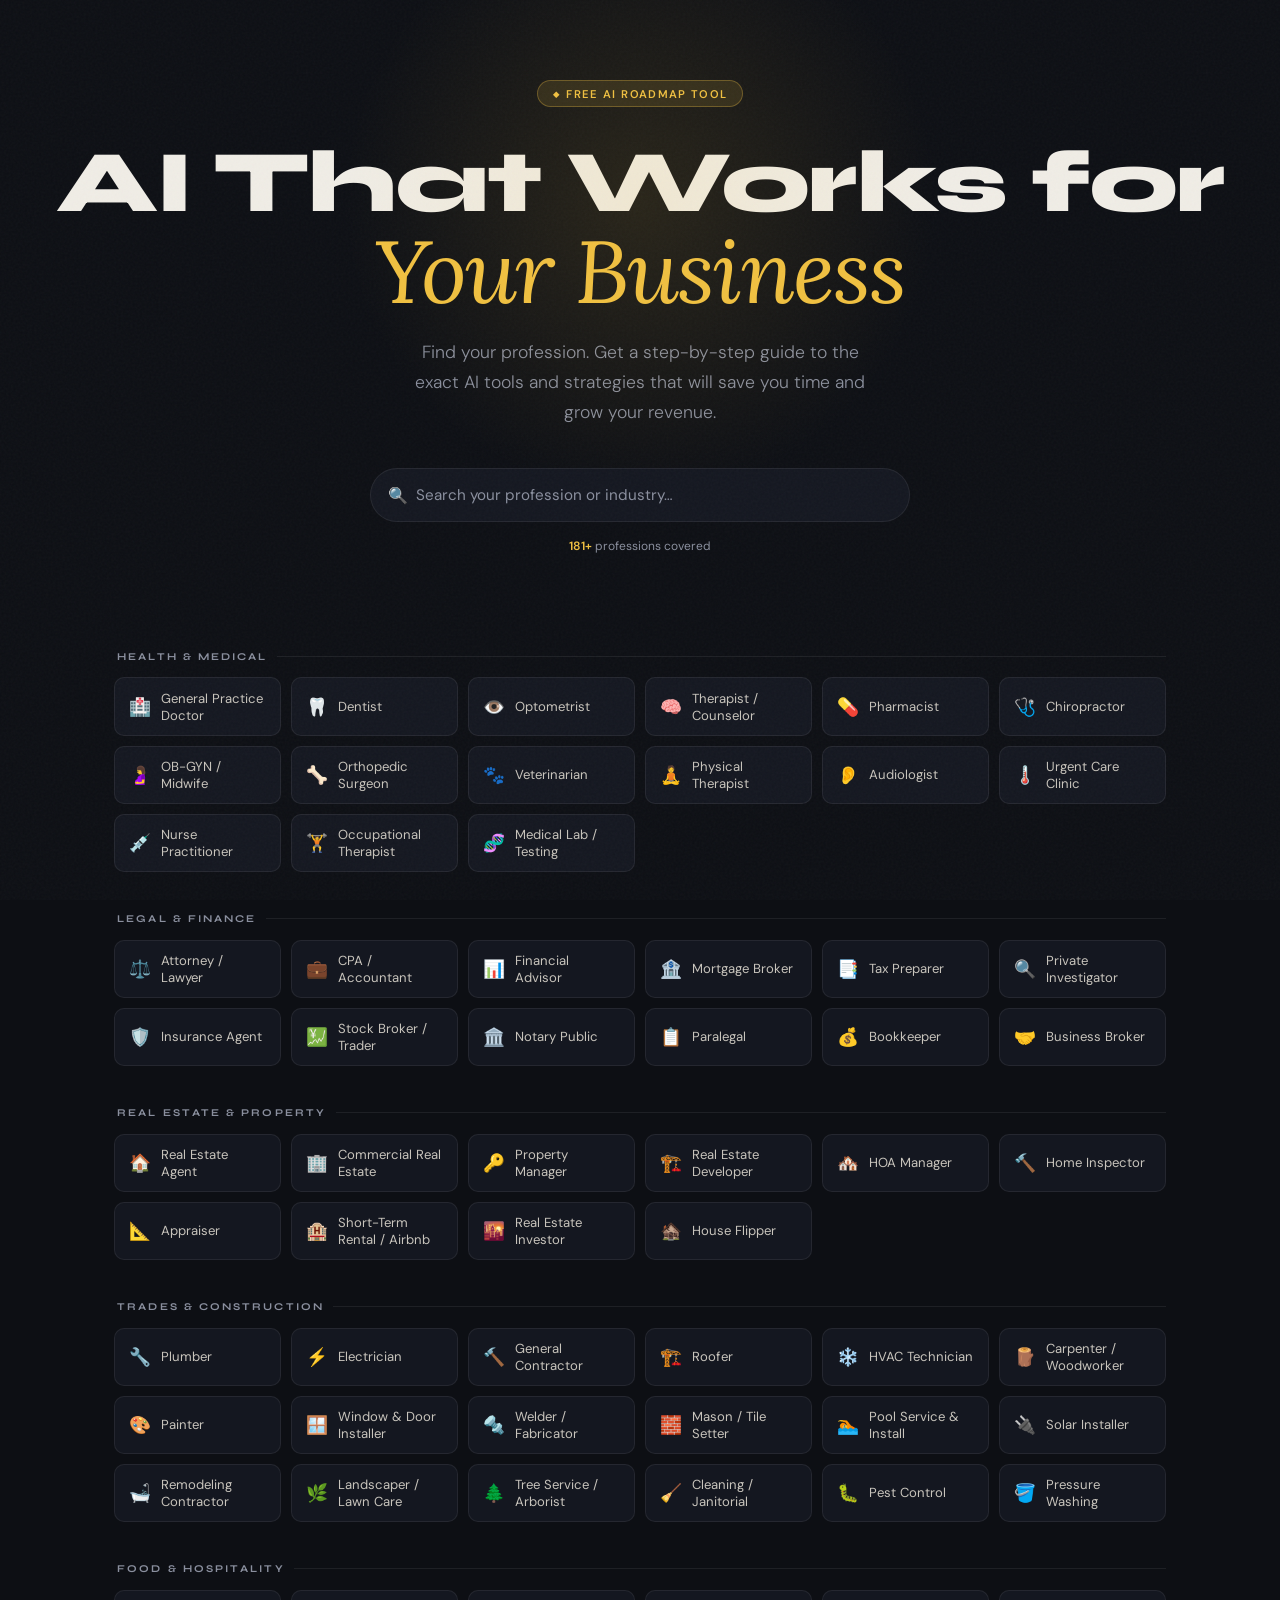
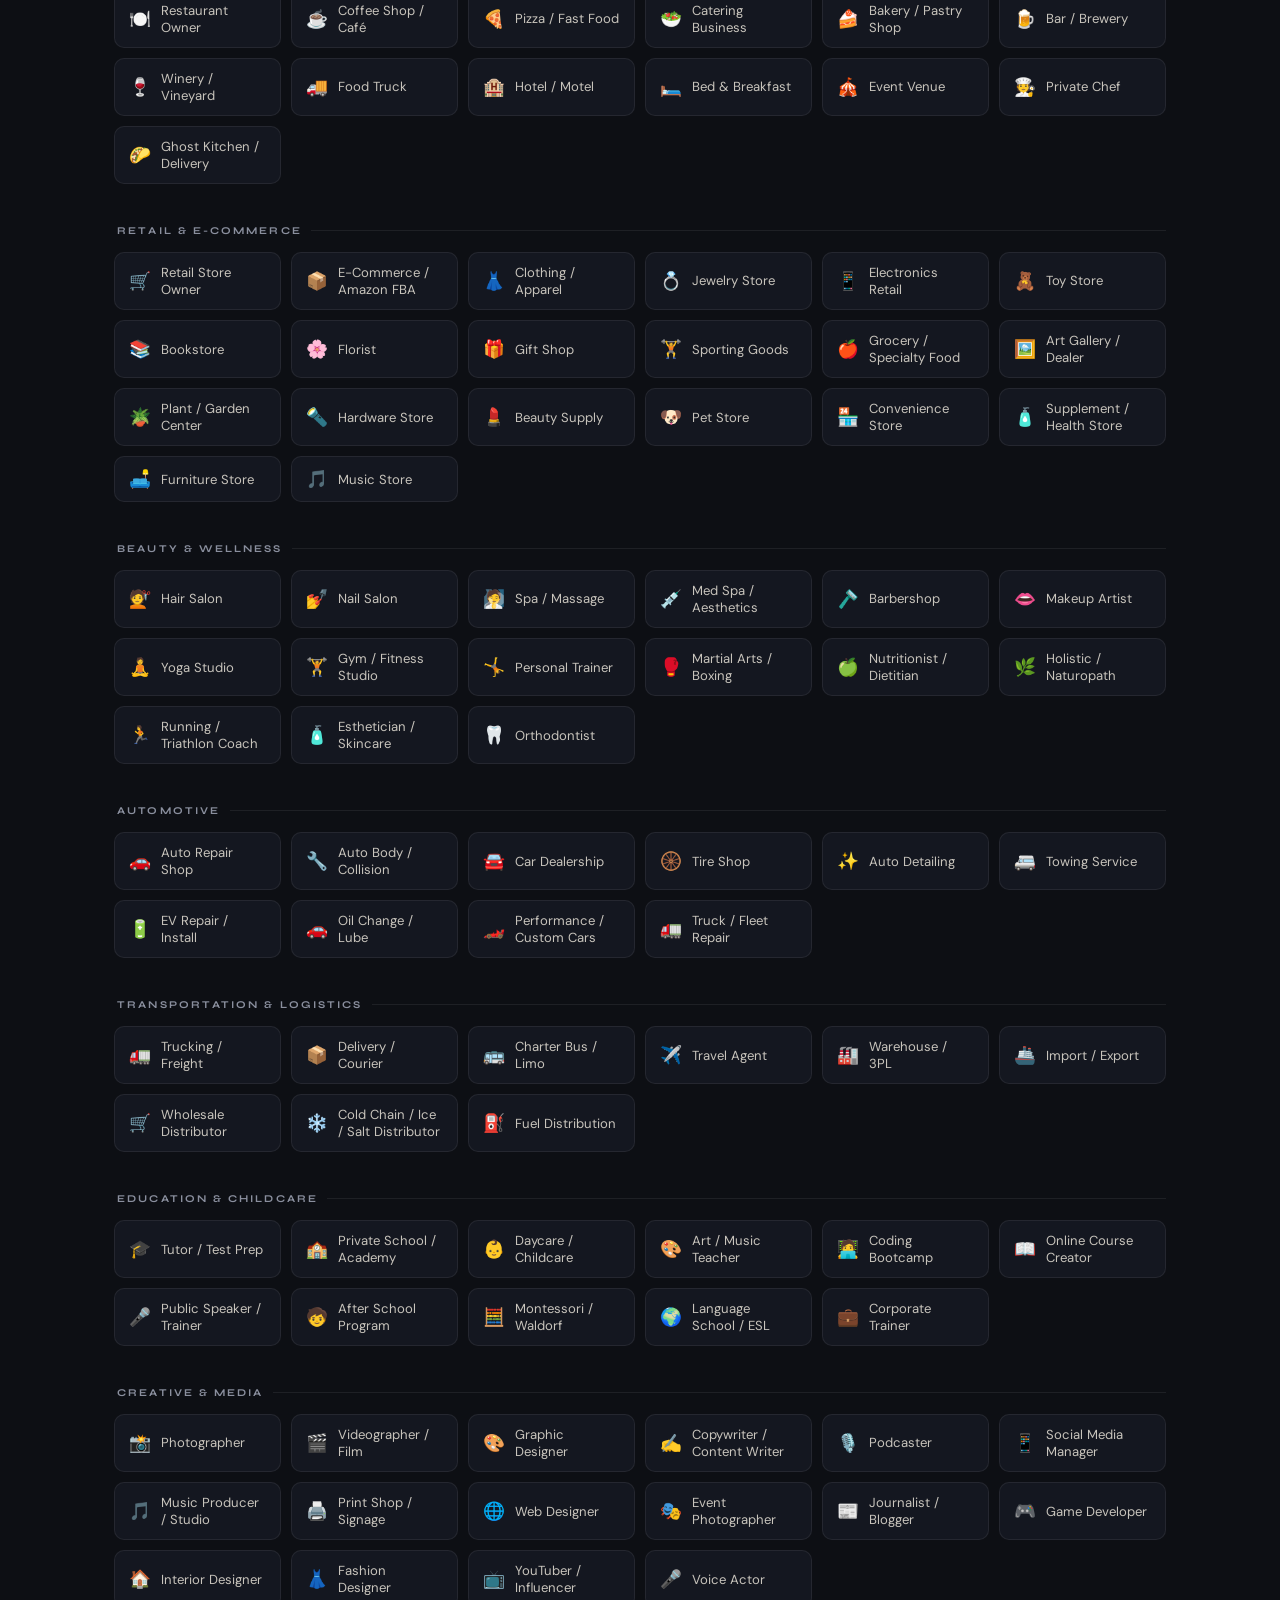
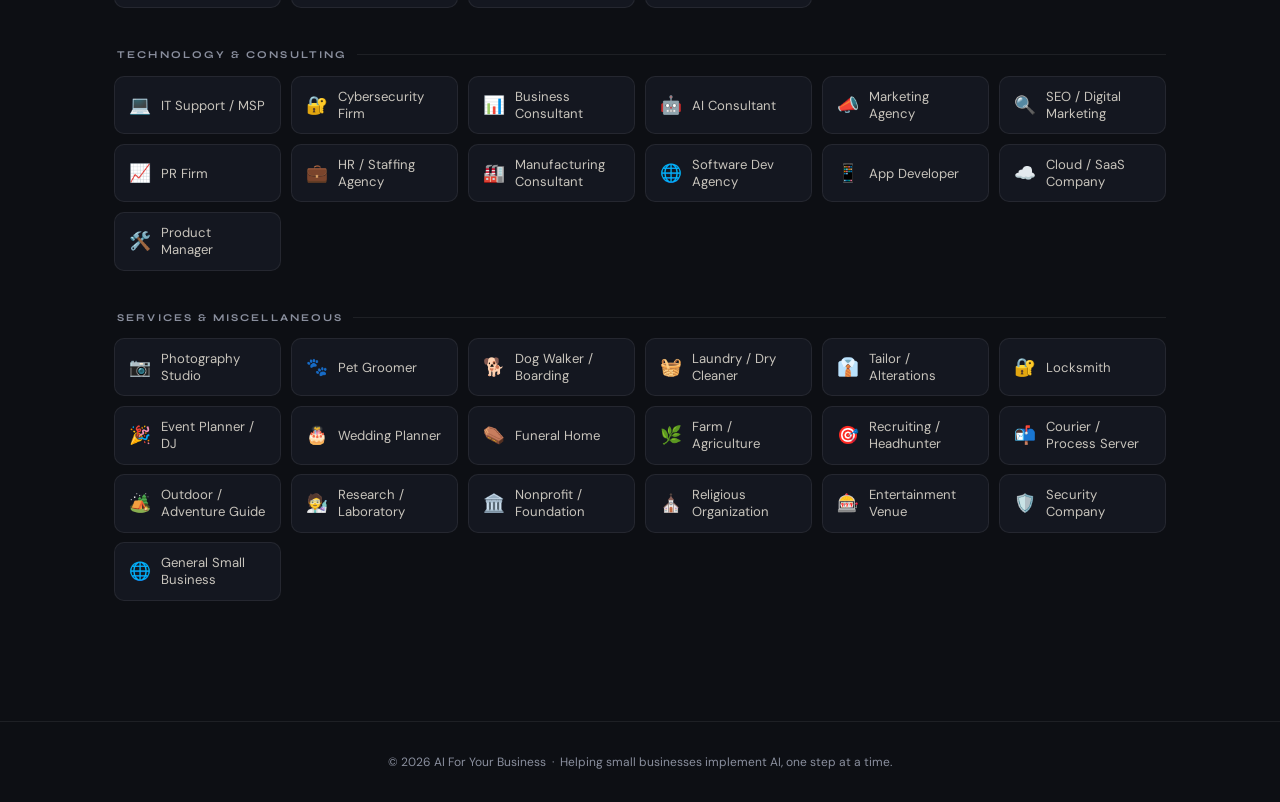
==== index.html @ 3f3457a7 "Rename index (1).html to index.html" ====
<!DOCTYPE html>
<html lang="en">
<head>
<meta charset="UTF-8">
<meta name="viewport" content="width=device-width, initial-scale=1.0">
<title>AI For Your Business — Find Your Roadmap</title>
<link href="https://fonts.googleapis.com/css2?family=Syne:wght@400;600;700;800&family=Lora:ital,wght@0,400;0,600;1,400&family=DM+Sans:wght@300;400;500&display=swap" rel="stylesheet">
<style>
*, *::before, *::after { box-sizing: border-box; margin: 0; padding: 0; }

:root {
  --bg: #0D0F14;
  --surface: #141720;
  --surface2: #1C2030;
  --border: rgba(255,255,255,0.07);
  --accent: #F0C040;
  --accent2: #E07A30;
  --text: #F0EDE6;
  --muted: #8A8F9E;
  --green: #4DBF8A;
  --radius: 14px;
}

html { scroll-behavior: smooth; }

body {
  font-family: 'DM Sans', sans-serif;
  background: var(--bg);
  color: var(--text);
  min-height: 100vh;
  overflow-x: hidden;
}

/* GRAIN */
body::after {
  content:'';
  position:fixed;
  inset:0;
  background-image:url("data:image/svg+xml,%3Csvg viewBox='0 0 512 512' xmlns='http://www.w3.org/2000/svg'%3E%3Cfilter id='n'%3E%3CfeTurbulence type='fractalNoise' baseFrequency='0.75' numOctaves='4' stitchTiles='stitch'/%3E%3C/filter%3E%3Crect width='100%25' height='100%25' filter='url(%23n)' opacity='0.035'/%3E%3C/svg%3E");
  pointer-events:none;
  z-index:1000;
}

/* HERO */
.hero {
  padding: 5rem 1.5rem 4rem;
  text-align: center;
  position: relative;
  overflow: hidden;
}

.hero-glow {
  position: absolute;
  top: -100px;
  left: 50%;
  transform: translateX(-50%);
  width: 600px;
  height: 600px;
  background: radial-gradient(ellipse, rgba(240,192,64,0.12) 0%, transparent 70%);
  pointer-events: none;
}

.badge {
  display: inline-flex;
  align-items: center;
  gap: 0.4rem;
  background: rgba(240,192,64,0.12);
  border: 1px solid rgba(240,192,64,0.3);
  color: var(--accent);
  font-size: 0.7rem;
  font-weight: 600;
  letter-spacing: 0.12em;
  text-transform: uppercase;
  padding: 0.35rem 0.9rem;
  border-radius: 100px;
  margin-bottom: 2rem;
}

.badge::before { content: '◆'; font-size: 0.5rem; }

h1 {
  font-family: 'Syne', sans-serif;
  font-size: clamp(2.4rem, 7vw, 5.5rem);
  font-weight: 800;
  line-height: 1.0;
  letter-spacing: -0.02em;
  margin-bottom: 1.2rem;
}

h1 em {
  font-family: 'Lora', serif;
  font-style: italic;
  color: var(--accent);
  font-weight: 400;
}

.hero-sub {
  font-size: clamp(0.95rem, 2vw, 1.1rem);
  color: var(--muted);
  max-width: 480px;
  margin: 0 auto 2.5rem;
  line-height: 1.7;
  font-weight: 300;
}

/* SEARCH BAR */
.search-wrap {
  max-width: 540px;
  margin: 0 auto 1rem;
  position: relative;
}

.search-icon {
  position: absolute;
  left: 1.1rem;
  top: 50%;
  transform: translateY(-50%);
  color: var(--muted);
  font-size: 1rem;
  pointer-events: none;
}

#searchInput {
  width: 100%;
  background: var(--surface);
  border: 1.5px solid var(--border);
  border-radius: 100px;
  padding: 1rem 1.2rem 1rem 2.8rem;
  color: var(--text);
  font-size: 0.95rem;
  font-family: 'DM Sans', sans-serif;
  outline: none;
  transition: border-color 0.2s, box-shadow 0.2s;
}

#searchInput:focus {
  border-color: var(--accent);
  box-shadow: 0 0 0 3px rgba(240,192,64,0.1);
}

#searchInput::placeholder { color: var(--muted); }

.search-count {
  font-size: 0.75rem;
  color: var(--muted);
  text-align: center;
  margin-bottom: 2rem;
}

.search-count span { color: var(--accent); font-weight: 600; }

/* CATEGORIES */
.categories-section { padding: 0 1.5rem 5rem; max-width: 1100px; margin: 0 auto; }

.category-block { margin-bottom: 2.5rem; }

.cat-label {
  font-family: 'Syne', sans-serif;
  font-size: 0.65rem;
  font-weight: 700;
  letter-spacing: 0.2em;
  text-transform: uppercase;
  color: var(--muted);
  margin-bottom: 0.9rem;
  padding-left: 0.2rem;
  display: flex;
  align-items: center;
  gap: 0.6rem;
}

.cat-label::after {
  content: '';
  flex: 1;
  height: 1px;
  background: var(--border);
}

.prof-grid {
  display: grid;
  grid-template-columns: repeat(auto-fill, minmax(160px, 1fr));
  gap: 0.6rem;
}

.prof-pill {
  display: flex;
  align-items: center;
  gap: 0.6rem;
  background: var(--surface);
  border: 1px solid var(--border);
  border-radius: 10px;
  padding: 0.7rem 0.9rem;
  cursor: pointer;
  transition: all 0.18s ease;
  font-size: 0.82rem;
  font-weight: 400;
  color: #C8C4BC;
  text-align: left;
  position: relative;
  overflow: hidden;
}

.prof-pill::before {
  content: '';
  position: absolute;
  inset: 0;
  background: linear-gradient(135deg, var(--accent), var(--accent2));
  opacity: 0;
  transition: opacity 0.18s;
}

.prof-pill:hover {
  border-color: rgba(240,192,64,0.4);
  transform: translateY(-2px);
  box-shadow: 0 6px 20px rgba(0,0,0,0.3);
  color: var(--text);
}

.prof-pill:hover::before { opacity: 0.07; }

.pill-icon { font-size: 1.1rem; flex-shrink: 0; position: relative; }
.pill-name { position: relative; line-height: 1.3; }

.hidden { display: none !important; }

/* NO RESULTS */
.no-results {
  text-align: center;
  padding: 3rem;
  color: var(--muted);
  display: none;
}
.no-results.show { display: block; }

/* ====== LEAD CAPTURE MODAL ====== */
.overlay {
  display: none;
  position: fixed;
  inset: 0;
  background: rgba(0,0,0,0.75);
  z-index: 500;
  align-items: center;
  justify-content: center;
  padding: 1rem;
  backdrop-filter: blur(4px);
}
.overlay.show { display: flex; }

.modal {
  background: var(--surface);
  border: 1px solid rgba(240,192,64,0.2);
  border-radius: 20px;
  padding: 2.5rem 2rem;
  max-width: 440px;
  width: 100%;
  position: relative;
  animation: modalIn 0.3s cubic-bezier(0.34,1.56,0.64,1);
}

@keyframes modalIn {
  from { opacity:0; transform: scale(0.92) translateY(20px); }
  to { opacity:1; transform: scale(1) translateY(0); }
}

.modal-icon {
  font-size: 2.5rem;
  text-align: center;
  margin-bottom: 1rem;
}

.modal h2 {
  font-family: 'Syne', sans-serif;
  font-size: 1.5rem;
  font-weight: 700;
  text-align: center;
  margin-bottom: 0.5rem;
}

.modal-sub {
  text-align: center;
  color: var(--muted);
  font-size: 0.85rem;
  line-height: 1.6;
  margin-bottom: 1.5rem;
}

.modal-sub strong { color: var(--accent); }

.form-group { margin-bottom: 0.9rem; }

.form-group label {
  display: block;
  font-size: 0.75rem;
  font-weight: 500;
  color: var(--muted);
  margin-bottom: 0.35rem;
  letter-spacing: 0.04em;
  text-transform: uppercase;
}

.form-group input {
  width: 100%;
  background: var(--bg);
  border: 1.5px solid var(--border);
  border-radius: 10px;
  padding: 0.75rem 1rem;
  color: var(--text);
  font-family: 'DM Sans', sans-serif;
  font-size: 0.9rem;
  outline: none;
  transition: border-color 0.2s;
}

.form-group input:focus { border-color: var(--accent); }
.form-group input::placeholder { color: #555; }

.submit-btn {
  width: 100%;
  background: var(--accent);
  color: var(--bg);
  border: none;
  border-radius: 10px;
  padding: 0.9rem;
  font-family: 'Syne', sans-serif;
  font-size: 0.9rem;
  font-weight: 700;
  letter-spacing: 0.05em;
  cursor: pointer;
  margin-top: 0.5rem;
  transition: background 0.2s, transform 0.15s;
}
.submit-btn:hover { background: #f5ce60; transform: scale(1.02); }

.skip-link {
  display: block;
  text-align: center;
  margin-top: 0.8rem;
  font-size: 0.75rem;
  color: var(--muted);
  cursor: pointer;
  text-decoration: underline;
}
.skip-link:hover { color: var(--text); }

.modal-close {
  position: absolute;
  top: 1rem;
  right: 1rem;
  background: none;
  border: none;
  color: var(--muted);
  font-size: 1.2rem;
  cursor: pointer;
  line-height: 1;
  padding: 0.2rem;
}

/* ====== RESULTS SCREEN ====== */
#results-screen {
  display: none;
  padding: 2rem 1.5rem 6rem;
  max-width: 820px;
  margin: 0 auto;
}

#results-screen.show { display: block; }

.back-btn {
  display: inline-flex;
  align-items: center;
  gap: 0.5rem;
  background: var(--surface);
  border: 1px solid var(--border);
  color: var(--muted);
  padding: 0.5rem 1rem;
  border-radius: 100px;
  font-size: 0.78rem;
  cursor: pointer;
  font-family: 'DM Sans', sans-serif;
  margin-bottom: 2rem;
  transition: all 0.15s;
  letter-spacing: 0.04em;
}
.back-btn:hover { border-color: var(--accent); color: var(--accent); }

.results-header { margin-bottom: 2rem; }

.prof-badge {
  display: inline-flex;
  align-items: center;
  gap: 0.5rem;
  background: rgba(240,192,64,0.1);
  border: 1px solid rgba(240,192,64,0.25);
  color: var(--accent);
  font-size: 0.8rem;
  font-weight: 500;
  padding: 0.4rem 1rem;
  border-radius: 100px;
  margin-bottom: 1rem;
}

.results-h2 {
  font-family: 'Syne', sans-serif;
  font-size: clamp(1.6rem, 4vw, 2.5rem);
  font-weight: 800;
  line-height: 1.1;
  letter-spacing: -0.02em;
  margin-bottom: 0.4rem;
}

.results-sub-txt { color: var(--muted); font-size: 0.88rem; }

/* LOADING */
.loading-wrap {
  display: none;
  text-align: center;
  padding: 4rem 2rem;
}
.loading-wrap.show { display: block; }

.loader {
  width: 44px;
  height: 44px;
  border: 3px solid var(--surface2);
  border-top-color: var(--accent);
  border-radius: 50%;
  animation: spin 0.7s linear infinite;
  margin: 0 auto 1.2rem;
}
@keyframes spin { to { transform: rotate(360deg); } }

.loading-txt {
  font-family: 'Lora', serif;
  font-style: italic;
  color: var(--muted);
  font-size: 1rem;
}

/* USE CASE CARDS */
.cards-list { display: flex; flex-direction: column; gap: 0.8rem; }

.use-card {
  background: var(--surface);
  border: 1px solid var(--border);
  border-radius: var(--radius);
  padding: 1.4rem 1.5rem;
  display: grid;
  grid-template-columns: 44px 1fr;
  gap: 1rem;
  align-items: start;
  opacity: 0;
  transform: translateY(14px);
  animation: fadeUp 0.35s forwards;
  transition: border-color 0.2s, box-shadow 0.2s;
}

.use-card:hover {
  border-color: rgba(240,192,64,0.25);
  box-shadow: 0 4px 24px rgba(0,0,0,0.3);
}

.use-card:nth-child(1){animation-delay:0.05s}
.use-card:nth-child(2){animation-delay:0.10s}
.use-card:nth-child(3){animation-delay:0.15s}
.use-card:nth-child(4){animation-delay:0.20s}
.use-card:nth-child(5){animation-delay:0.25s}
.use-card:nth-child(6){animation-delay:0.30s}
.use-card:nth-child(7){animation-delay:0.35s}
.use-card:nth-child(8){animation-delay:0.40s}
.use-card:nth-child(9){animation-delay:0.45s}
.use-card:nth-child(10){animation-delay:0.50s}

@keyframes fadeUp { to { opacity:1; transform:translateY(0); } }

.card-num {
  width: 44px;
  height: 44px;
  border-radius: 50%;
  background: rgba(240,192,64,0.1);
  border: 1px solid rgba(240,192,64,0.2);
  color: var(--accent);
  display: flex;
  align-items: center;
  justify-content: center;
  font-family: 'Syne', sans-serif;
  font-size: 0.85rem;
  font-weight: 700;
  flex-shrink: 0;
}

.card-title {
  font-family: 'Syne', sans-serif;
  font-size: 1rem;
  font-weight: 700;
  margin-bottom: 0.4rem;
  color: var(--text);
}

.card-desc {
  font-size: 0.84rem;
  color: var(--muted);
  line-height: 1.65;
  margin-bottom: 0.7rem;
}

.card-tags { display: flex; flex-wrap: wrap; gap: 0.4rem; }

.tag {
  font-size: 0.68rem;
  font-weight: 500;
  letter-spacing: 0.06em;
  text-transform: uppercase;
  padding: 0.22rem 0.6rem;
  border-radius: 100px;
  border: 1px solid;
}

.tag-tool { color: var(--accent2); border-color: rgba(224,122,48,0.35); }
.tag-easy { color: var(--green); border-color: rgba(77,191,138,0.35); }
.tag-medium { color: #C0A040; border-color: rgba(192,160,64,0.35); }
.tag-advanced { color: #A070E0; border-color: rgba(160,112,224,0.35); }
.tag-impact { color: var(--muted); border-color: var(--border); }

/* CTA BOTTOM */
.cta-bottom {
  margin-top: 2rem;
  background: linear-gradient(135deg, var(--surface) 0%, #1a1e2c 100%);
  border: 1px solid rgba(240,192,64,0.2);
  border-radius: 18px;
  padding: 2.2rem 2rem;
  opacity: 0;
  animation: fadeUp 0.4s 0.6s forwards;
}

.cta-grid {
  display: grid;
  grid-template-columns: 1fr auto;
  gap: 1.5rem;
  align-items: center;
}

.cta-text h3 {
  font-family: 'Syne', sans-serif;
  font-size: 1.15rem;
  font-weight: 700;
  margin-bottom: 0.4rem;
}

.cta-text p {
  font-size: 0.84rem;
  color: var(--muted);
  line-height: 1.6;
}

.cta-text p strong { color: var(--accent); }

.cta-actions { display: flex; flex-direction: column; gap: 0.6rem; flex-shrink: 0; }

.btn-book {
  background: var(--accent);
  color: var(--bg);
  border: none;
  border-radius: 10px;
  padding: 0.75rem 1.4rem;
  font-family: 'Syne', sans-serif;
  font-size: 0.82rem;
  font-weight: 700;
  letter-spacing: 0.04em;
  cursor: pointer;
  white-space: nowrap;
  transition: background 0.2s, transform 0.15s;
}
.btn-book:hover { background: #f5ce60; transform: scale(1.03); }

.btn-share {
  background: transparent;
  color: var(--muted);
  border: 1px solid var(--border);
  border-radius: 10px;
  padding: 0.65rem 1.4rem;
  font-family: 'DM Sans', sans-serif;
  font-size: 0.78rem;
  cursor: pointer;
  transition: border-color 0.2s, color 0.2s;
  white-space: nowrap;
}
.btn-share:hover { border-color: var(--accent); color: var(--accent); }

@media (max-width: 560px) {
  .cta-grid { grid-template-columns: 1fr; }
  .cta-actions { flex-direction: row; }
  .use-card { grid-template-columns: 1fr; }
  .card-num { display: none; }
  .prof-grid { grid-template-columns: repeat(2, 1fr); }
}

/* FOOTER */
footer {
  text-align: center;
  padding: 2rem;
  color: var(--muted);
  font-size: 0.75rem;
  border-top: 1px solid var(--border);
}
</style>
</head>
<body>

<!-- HERO -->
<div id="main-view">
<section class="hero">
  <div class="hero-glow"></div>
  <div class="badge">Free AI Roadmap Tool</div>
  <h1>AI That Works for<br><em>Your Business</em></h1>
  <p class="hero-sub">Find your profession. Get a step-by-step guide to the exact AI tools and strategies that will save you time and grow your revenue.</p>

  <div class="search-wrap">
    <span class="search-icon">🔍</span>
    <input type="text" id="searchInput" placeholder="Search your profession or industry…" autocomplete="off">
  </div>
  <p class="search-count"><span id="visibleCount">100+</span> professions covered</p>
</section>

<!-- PROFESSION CATEGORIES -->
<section class="categories-section" id="catSection">
  <div id="noResults" class="no-results">
    <p style="font-size:1.5rem;margin-bottom:0.5rem">🤔</p>
    <p>No exact match — try a broader term, or <span style="color:var(--accent);cursor:pointer" onclick="openModal(null,'General Business')">click here</span> for a general business roadmap.</p>
  </div>
</section>
</div>

<!-- LEAD CAPTURE MODAL -->
<div class="overlay" id="leadOverlay">
  <div class="modal">
    <button class="modal-close" onclick="closeModal()">✕</button>
    <div class="modal-icon">🚀</div>
    <h2>You're One Step Away</h2>
    <p class="modal-sub">Enter your info and we'll show you a <strong>custom AI roadmap for <span id="modalProfName"></span></strong> — plus send it to your inbox.</p>

    <div class="form-group">
      <label>Your Name</label>
      <input type="text" id="leadName" placeholder="Jane Smith">
    </div>
    <div class="form-group">
      <label>Email Address</label>
      <input type="email" id="leadEmail" placeholder="jane@mybusiness.com">
    </div>
    <div class="form-group">
      <label>Business Name <span style="color:var(--muted);font-size:0.7rem;text-transform:none">(optional)</span></label>
      <input type="text" id="leadBiz" placeholder="My Business LLC">
    </div>

    <button class="submit-btn" onclick="submitLead()">Show Me My AI Roadmap →</button>
    <span class="skip-link" onclick="skipLead()">Skip for now, just show me the results</span>
  </div>
</div>

<!-- RESULTS SCREEN -->
<div id="results-screen">
  <button class="back-btn" onclick="goBack()">← Back to All Professions</button>

  <div class="results-header">
    <div class="prof-badge" id="resBadge"></div>
    <h2 class="results-h2" id="resTitle"></h2>
    <p class="results-sub-txt">Your personalized AI implementation roadmap — from quick wins to advanced automations.</p>
  </div>

  <div class="loading-wrap" id="loadingWrap">
    <div class="loader"></div>
    <p class="loading-txt">Building your AI roadmap…</p>
  </div>

  <div class="cards-list" id="cardsList"></div>

  <div class="cta-bottom" id="ctaBottom" style="display:none">
    <div class="cta-grid">
      <div class="cta-text">
        <h3>Want This Done For You?</h3>
        <p>Get a <strong>free 30-minute strategy call</strong> and we'll map out exactly which AI tools to implement, how to set them up, and what ROI to expect for your specific business.</p>
      </div>
      <div class="cta-actions">
        <button class="btn-book" onclick="bookCall()">📅 Book a Free Call</button>
        <button class="btn-share" onclick="shareResults()">↗ Share This</button>
      </div>
    </div>
  </div>
</div>

<footer>
  <p>© 2026 AI For Your Business &nbsp;·&nbsp; Helping small businesses implement AI, one step at a time.</p>
</footer>

<script>
// =====================
// PROFESSION DATA
// =====================
const categories = [
  {
    name: "Health & Medical",
    profs: [
      {icon:"🏥",name:"General Practice Doctor"},
      {icon:"🦷",name:"Dentist"},
      {icon:"👁️",name:"Optometrist"},
      {icon:"🧠",name:"Therapist / Counselor"},
      {icon:"💊",name:"Pharmacist"},
      {icon:"🩺",name:"Chiropractor"},
      {icon:"🤰",name:"OB-GYN / Midwife"},
      {icon:"🦴",name:"Orthopedic Surgeon"},
      {icon:"🐾",name:"Veterinarian"},
      {icon:"🧘",name:"Physical Therapist"},
      {icon:"👂",name:"Audiologist"},
      {icon:"🌡️",name:"Urgent Care Clinic"},
      {icon:"💉",name:"Nurse Practitioner"},
      {icon:"🏋️",name:"Occupational Therapist"},
      {icon:"🧬",name:"Medical Lab / Testing"},
    ]
  },
  {
    name: "Legal & Finance",
    profs: [
      {icon:"⚖️",name:"Attorney / Lawyer"},
      {icon:"💼",name:"CPA / Accountant"},
      {icon:"📊",name:"Financial Advisor"},
      {icon:"🏦",name:"Mortgage Broker"},
      {icon:"📑",name:"Tax Preparer"},
      {icon:"🔍",name:"Private Investigator"},
      {icon:"🛡️",name:"Insurance Agent"},
      {icon:"💹",name:"Stock Broker / Trader"},
      {icon:"🏛️",name:"Notary Public"},
      {icon:"📋",name:"Paralegal"},
      {icon:"💰",name:"Bookkeeper"},
      {icon:"🤝",name:"Business Broker"},
    ]
  },
  {
    name: "Real Estate & Property",
    profs: [
      {icon:"🏠",name:"Real Estate Agent"},
      {icon:"🏢",name:"Commercial Real Estate"},
      {icon:"🔑",name:"Property Manager"},
      {icon:"🏗️",name:"Real Estate Developer"},
      {icon:"🏘️",name:"HOA Manager"},
      {icon:"🔨",name:"Home Inspector"},
      {icon:"📐",name:"Appraiser"},
      {icon:"🏨",name:"Short-Term Rental / Airbnb"},
      {icon:"🌇",name:"Real Estate Investor"},
      {icon:"🏚️",name:"House Flipper"},
    ]
  },
  {
    name: "Trades & Construction",
    profs: [
      {icon:"🔧",name:"Plumber"},
      {icon:"⚡",name:"Electrician"},
      {icon:"🔨",name:"General Contractor"},
      {icon:"🏗️",name:"Roofer"},
      {icon:"❄️",name:"HVAC Technician"},
      {icon:"🪵",name:"Carpenter / Woodworker"},
      {icon:"🎨",name:"Painter"},
      {icon:"🪟",name:"Window & Door Installer"},
      {icon:"🔩",name:"Welder / Fabricator"},
      {icon:"🧱",name:"Mason / Tile Setter"},
      {icon:"🏊",name:"Pool Service & Install"},
      {icon:"🔌",name:"Solar Installer"},
      {icon:"🛁",name:"Remodeling Contractor"},
      {icon:"🌿",name:"Landscaper / Lawn Care"},
      {icon:"🌲",name:"Tree Service / Arborist"},
      {icon:"🧹",name:"Cleaning / Janitorial"},
      {icon:"🐛",name:"Pest Control"},
      {icon:"🪣",name:"Pressure Washing"},
    ]
  },
  {
    name: "Food & Hospitality",
    profs: [
      {icon:"🍽️",name:"Restaurant Owner"},
      {icon:"☕",name:"Coffee Shop / Café"},
      {icon:"🍕",name:"Pizza / Fast Food"},
      {icon:"🥗",name:"Catering Business"},
      {icon:"🍰",name:"Bakery / Pastry Shop"},
      {icon:"🍺",name:"Bar / Brewery"},
      {icon:"🍷",name:"Winery / Vineyard"},
      {icon:"🚚",name:"Food Truck"},
      {icon:"🏨",name:"Hotel / Motel"},
      {icon:"🛏️",name:"Bed & Breakfast"},
      {icon:"🎪",name:"Event Venue"},
      {icon:"🧑‍🍳",name:"Private Chef"},
      {icon:"🌮",name:"Ghost Kitchen / Delivery"},
    ]
  },
  {
    name: "Retail & E-Commerce",
    profs: [
      {icon:"🛒",name:"Retail Store Owner"},
      {icon:"📦",name:"E-Commerce / Amazon FBA"},
      {icon:"👗",name:"Clothing / Apparel"},
      {icon:"💍",name:"Jewelry Store"},
      {icon:"📱",name:"Electronics Retail"},
      {icon:"🧸",name:"Toy Store"},
      {icon:"📚",name:"Bookstore"},
      {icon:"🌸",name:"Florist"},
      {icon:"🎁",name:"Gift Shop"},
      {icon:"🏋️",name:"Sporting Goods"},
      {icon:"🍎",name:"Grocery / Specialty Food"},
      {icon:"🖼️",name:"Art Gallery / Dealer"},
      {icon:"🪴",name:"Plant / Garden Center"},
      {icon:"🔦",name:"Hardware Store"},
      {icon:"💄",name:"Beauty Supply"},
      {icon:"🐶",name:"Pet Store"},
      {icon:"🏪",name:"Convenience Store"},
      {icon:"🧴",name:"Supplement / Health Store"},
      {icon:"🛋️",name:"Furniture Store"},
      {icon:"🎵",name:"Music Store"},
    ]
  },
  {
    name: "Beauty & Wellness",
    profs: [
      {icon:"💇",name:"Hair Salon"},
      {icon:"💅",name:"Nail Salon"},
      {icon:"🧖",name:"Spa / Massage"},
      {icon:"💉",name:"Med Spa / Aesthetics"},
      {icon:"🪒",name:"Barbershop"},
      {icon:"👄",name:"Makeup Artist"},
      {icon:"🧘",name:"Yoga Studio"},
      {icon:"🏋️",name:"Gym / Fitness Studio"},
      {icon:"🤸",name:"Personal Trainer"},
      {icon:"🥊",name:"Martial Arts / Boxing"},
      {icon:"🍏",name:"Nutritionist / Dietitian"},
      {icon:"🌿",name:"Holistic / Naturopath"},
      {icon:"🏃",name:"Running / Triathlon Coach"},
      {icon:"🧴",name:"Esthetician / Skincare"},
      {icon:"🦷",name:"Orthodontist"},
    ]
  },
  {
    name: "Automotive",
    profs: [
      {icon:"🚗",name:"Auto Repair Shop"},
      {icon:"🔧",name:"Auto Body / Collision"},
      {icon:"🚘",name:"Car Dealership"},
      {icon:"🛞",name:"Tire Shop"},
      {icon:"✨",name:"Auto Detailing"},
      {icon:"🚐",name:"Towing Service"},
      {icon:"🔋",name:"EV Repair / Install"},
      {icon:"🚗",name:"Oil Change / Lube"},
      {icon:"🏎️",name:"Performance / Custom Cars"},
      {icon:"🚛",name:"Truck / Fleet Repair"},
    ]
  },
  {
    name: "Transportation & Logistics",
    profs: [
      {icon:"🚛",name:"Trucking / Freight"},
      {icon:"📦",name:"Delivery / Courier"},
      {icon:"🚌",name:"Charter Bus / Limo"},
      {icon:"✈️",name:"Travel Agent"},
      {icon:"🏭",name:"Warehouse / 3PL"},
      {icon:"🚢",name:"Import / Export"},
      {icon:"🛒",name:"Wholesale Distributor"},
      {icon:"❄️",name:"Cold Chain / Ice / Salt Distributor"},
      {icon:"⛽",name:"Fuel Distribution"},
    ]
  },
  {
    name: "Education & Childcare",
    profs: [
      {icon:"🎓",name:"Tutor / Test Prep"},
      {icon:"🏫",name:"Private School / Academy"},
      {icon:"👶",name:"Daycare / Childcare"},
      {icon:"🎨",name:"Art / Music Teacher"},
      {icon:"🧑‍💻",name:"Coding Bootcamp"},
      {icon:"📖",name:"Online Course Creator"},
      {icon:"🎤",name:"Public Speaker / Trainer"},
      {icon:"🧒",name:"After School Program"},
      {icon:"🧮",name:"Montessori / Waldorf"},
      {icon:"🌍",name:"Language School / ESL"},
      {icon:"💼",name:"Corporate Trainer"},
    ]
  },
  {
    name: "Creative & Media",
    profs: [
      {icon:"📸",name:"Photographer"},
      {icon:"🎬",name:"Videographer / Film"},
      {icon:"🎨",name:"Graphic Designer"},
      {icon:"✍️",name:"Copywriter / Content Writer"},
      {icon:"🎙️",name:"Podcaster"},
      {icon:"📱",name:"Social Media Manager"},
      {icon:"🎵",name:"Music Producer / Studio"},
      {icon:"🖨️",name:"Print Shop / Signage"},
      {icon:"🌐",name:"Web Designer"},
      {icon:"🎭",name:"Event Photographer"},
      {icon:"📰",name:"Journalist / Blogger"},
      {icon:"🎮",name:"Game Developer"},
      {icon:"🏠",name:"Interior Designer"},
      {icon:"👗",name:"Fashion Designer"},
      {icon:"📺",name:"YouTuber / Influencer"},
      {icon:"🎤",name:"Voice Actor"},
    ]
  },
  {
    name: "Technology & Consulting",
    profs: [
      {icon:"💻",name:"IT Support / MSP"},
      {icon:"🔐",name:"Cybersecurity Firm"},
      {icon:"📊",name:"Business Consultant"},
      {icon:"🤖",name:"AI Consultant"},
      {icon:"📣",name:"Marketing Agency"},
      {icon:"🔍",name:"SEO / Digital Marketing"},
      {icon:"📈",name:"PR Firm"},
      {icon:"💼",name:"HR / Staffing Agency"},
      {icon:"🏭",name:"Manufacturing Consultant"},
      {icon:"🌐",name:"Software Dev Agency"},
      {icon:"📱",name:"App Developer"},
      {icon:"☁️",name:"Cloud / SaaS Company"},
      {icon:"🛠️",name:"Product Manager"},
    ]
  },
  {
    name: "Services & Miscellaneous",
    profs: [
      {icon:"📷",name:"Photography Studio"},
      {icon:"🐾",name:"Pet Groomer"},
      {icon:"🐕",name:"Dog Walker / Boarding"},
      {icon:"🧺",name:"Laundry / Dry Cleaner"},
      {icon:"👔",name:"Tailor / Alterations"},
      {icon:"🔐",name:"Locksmith"},
      {icon:"🎉",name:"Event Planner / DJ"},
      {icon:"🎂",name:"Wedding Planner"},
      {icon:"⚰️",name:"Funeral Home"},
      {icon:"🌿",name:"Farm / Agriculture"},
      {icon:"🎯",name:"Recruiting / Headhunter"},
      {icon:"📬",name:"Courier / Process Server"},
      {icon:"🏕️",name:"Outdoor / Adventure Guide"},
      {icon:"🧑‍🔬",name:"Research / Laboratory"},
      {icon:"🏛️",name:"Nonprofit / Foundation"},
      {icon:"⛪",name:"Religious Organization"},
      {icon:"🎰",name:"Entertainment Venue"},
      {icon:"🛡️",name:"Security Company"},
      {icon:"🌐",name:"General Small Business"},
    ]
  }
];

// =====================
// RENDER CATEGORIES
// =====================
let currentProfession = null;

function buildCategories(filter = '') {
  const section = document.getElementById('catSection');
  const noRes = document.getElementById('noResults');
  let totalVisible = 0;

  // Clear old category blocks (keep noResults)
  const oldBlocks = section.querySelectorAll('.category-block');
  oldBlocks.forEach(b => b.remove());

  const frag = document.createDocumentFragment();

  categories.forEach(cat => {
    const filtered = filter
      ? cat.profs.filter(p => p.name.toLowerCase().includes(filter.toLowerCase()))
      : cat.profs;

    if (!filtered.length) return;
    totalVisible += filtered.length;

    const block = document.createElement('div');
    block.className = 'category-block';

    const label = document.createElement('div');
    label.className = 'cat-label';
    label.textContent = cat.name;
    block.appendChild(label);

    const grid = document.createElement('div');
    grid.className = 'prof-grid';

    filtered.forEach(p => {
      const pill = document.createElement('div');
      pill.className = 'prof-pill';
      pill.innerHTML = `<span class="pill-icon">${p.icon}</span><span class="pill-name">${p.name}</span>`;
      pill.onclick = () => openModal(p.icon, p.name);
      grid.appendChild(pill);
    });

    block.appendChild(grid);
    frag.appendChild(block);
  });

  section.insertBefore(frag, noRes);
  noRes.classList.toggle('show', totalVisible === 0);
  document.getElementById('visibleCount').textContent = totalVisible > 0 ? totalVisible + '+' : '0';
}

buildCategories();

document.getElementById('searchInput').addEventListener('input', e => {
  buildCategories(e.target.value.trim());
});

// =====================
// LEAD CAPTURE MODAL
// =====================
function openModal(icon, name) {
  currentProfession = { icon, name };
  document.getElementById('modalProfName').textContent = name;
  document.getElementById('leadOverlay').classList.add('show');
}

function closeModal() {
  document.getElementById('leadOverlay').classList.remove('show');
}

function submitLead() {
  const name = document.getElementById('leadName').value.trim();
  const email = document.getElementById('leadEmail').value.trim();
  const biz = document.getElementById('leadBiz').value.trim();
  if (!email) { alert('Please enter your email to continue.'); return; }

  // Submit to Google Form (no CORS issues using no-cors mode)
  const FORM_ID = '1FAIpQLSdgIIeTGlwdIy-hL-yq2JHxkZMvD29NrA-4t_MoCz5babCO1Q';
  const formUrl = `https://docs.google.com/forms/d/e/${FORM_ID}/formResponse`;

  // We use entry IDs — these are standard sequential for a 3-question form
  // We'll submit via a hidden iframe to avoid page redirect
  const iframe = document.createElement('iframe');
  iframe.name = 'hidden_iframe';
  iframe.style.display = 'none';
  document.body.appendChild(iframe);

  const form = document.createElement('form');
  form.method = 'POST';
  form.action = formUrl;
  form.target = 'hidden_iframe';

  // Field entry IDs — fetched from pre-fill URL pattern
  const fields = {
    'entry.681844750': name,
    'entry.884440365': email,
    'entry.2077834776': biz || 'Not provided'
  };

  Object.entries(fields).forEach(([key, val]) => {
    const input = document.createElement('input');
    input.type = 'hidden';
    input.name = key;
    input.value = val;
    form.appendChild(input);
  });

  document.body.appendChild(form);
  form.submit();

  // Cleanup after submit
  setTimeout(() => {
    document.body.removeChild(form);
    document.body.removeChild(iframe);
  }, 2000);

  closeModal();
  showResults(currentProfession);
}

function skipLead() {
  closeModal();
  showResults(currentProfession);
}

// =====================
// RESULTS
// =====================
async function showResults(prof) {
  document.getElementById('main-view').style.display = 'none';
  const rs = document.getElementById('results-screen');
  rs.classList.add('show');
  window.scrollTo(0,0);

  document.getElementById('resBadge').innerHTML = `${prof.icon || '💼'} ${prof.name}`;
  document.getElementById('resTitle').textContent = `AI Roadmap for ${prof.name}`;
  document.getElementById('cardsList').innerHTML = '';
  document.getElementById('ctaBottom').style.display = 'none';

  const lw = document.getElementById('loadingWrap');
  lw.classList.add('show');

  const prompt = `You are an expert AI implementation consultant for small businesses.

The user runs a: ${prof.name} business.

Return ONLY a JSON array (no markdown, no backticks, no preamble). Exactly 8 items. Each object:
- "title": Short, action-oriented (max 7 words, no numbering)
- "description": 2 concise sentences. Exactly what they do with AI and what specific result they get. Be concrete.
- "tool": Best specific AI tool name (e.g. "ChatGPT", "Claude", "Jasper", "Zapier", "HubSpot AI", "Canva AI", "Google Gemini", "Otter.ai", "Jobber AI", "QuickBooks AI", "Calendly AI", "Tidio", "ManyChat", "ElevenLabs", "Fireflies.ai", "Copy.ai", "Notion AI", "Make.com")
- "difficulty": exactly one of "Easy" | "Medium" | "Advanced"
- "impact": exactly one of "Time Saver" | "Revenue Growth" | "Cost Cutter" | "Customer Experience"

Sort from easiest to most advanced. Be hyper-specific to this profession. No filler.`;

  try {
    const response = await fetch("https://api.anthropic.com/v1/messages", {
      method: "POST",
      headers: { "Content-Type": "application/json" },
      body: JSON.stringify({
        model: "claude-sonnet-4-20250514",
        max_tokens: 1200,
        messages: [{ role: "user", content: prompt }]
      })
    });
    const data = await response.json();
    const raw = data.content.map(i => i.text || "").join("\n");
    const clean = raw.replace(/```json|```/g, "").trim();
    const items = JSON.parse(clean);
    lw.classList.remove('show');
    renderCards(items, prof);
  } catch(e) {
    lw.classList.remove('show');
    document.getElementById('cardsList').innerHTML = '<p style="color:var(--muted);text-align:center;padding:2rem">Something went wrong. Please try again.</p>';
    console.error(e);
  }
}

function renderCards(items, prof) {
  const list = document.getElementById('cardsList');
  list.innerHTML = '';

  const diffClass = { Easy:'tag-easy', Medium:'tag-medium', Advanced:'tag-advanced' };
  const impactIcon = { 'Time Saver':'⏱', 'Revenue Growth':'📈', 'Cost Cutter':'💰', 'Customer Experience':'⭐' };

  items.forEach((item, i) => {
    const card = document.createElement('div');
    card.className = 'use-card';
    card.innerHTML = `
      <div class="card-num">${String(i+1).padStart(2,'0')}</div>
      <div>
        <div class="card-title">${item.title}</div>
        <div class="card-desc">${item.description}</div>
        <div class="card-tags">
          <span class="tag tag-tool">🛠 ${item.tool}</span>
          <span class="tag ${diffClass[item.difficulty] || 'tag-medium'}">${item.difficulty}</span>
          <span class="tag tag-impact">${impactIcon[item.impact] || '✦'} ${item.impact}</span>
        </div>
      </div>
    `;
    list.appendChild(card);
  });

  const cta = document.getElementById('ctaBottom');
  cta.style.display = 'block';
}

function goBack() {
  document.getElementById('results-screen').classList.remove('show');
  document.getElementById('main-view').style.display = 'block';
  window.scrollTo(0,0);
}

function bookCall() {
  window.open('https://calendly.com/Aibiztools', '_blank');
}

function shareResults() {
  if (navigator.share) {
    navigator.share({ title: 'My AI Business Roadmap', url: window.location.href });
  } else {
    navigator.clipboard.writeText(window.location.href);
    alert('Link copied to clipboard!');
  }
}
</script>
</body>
</html>
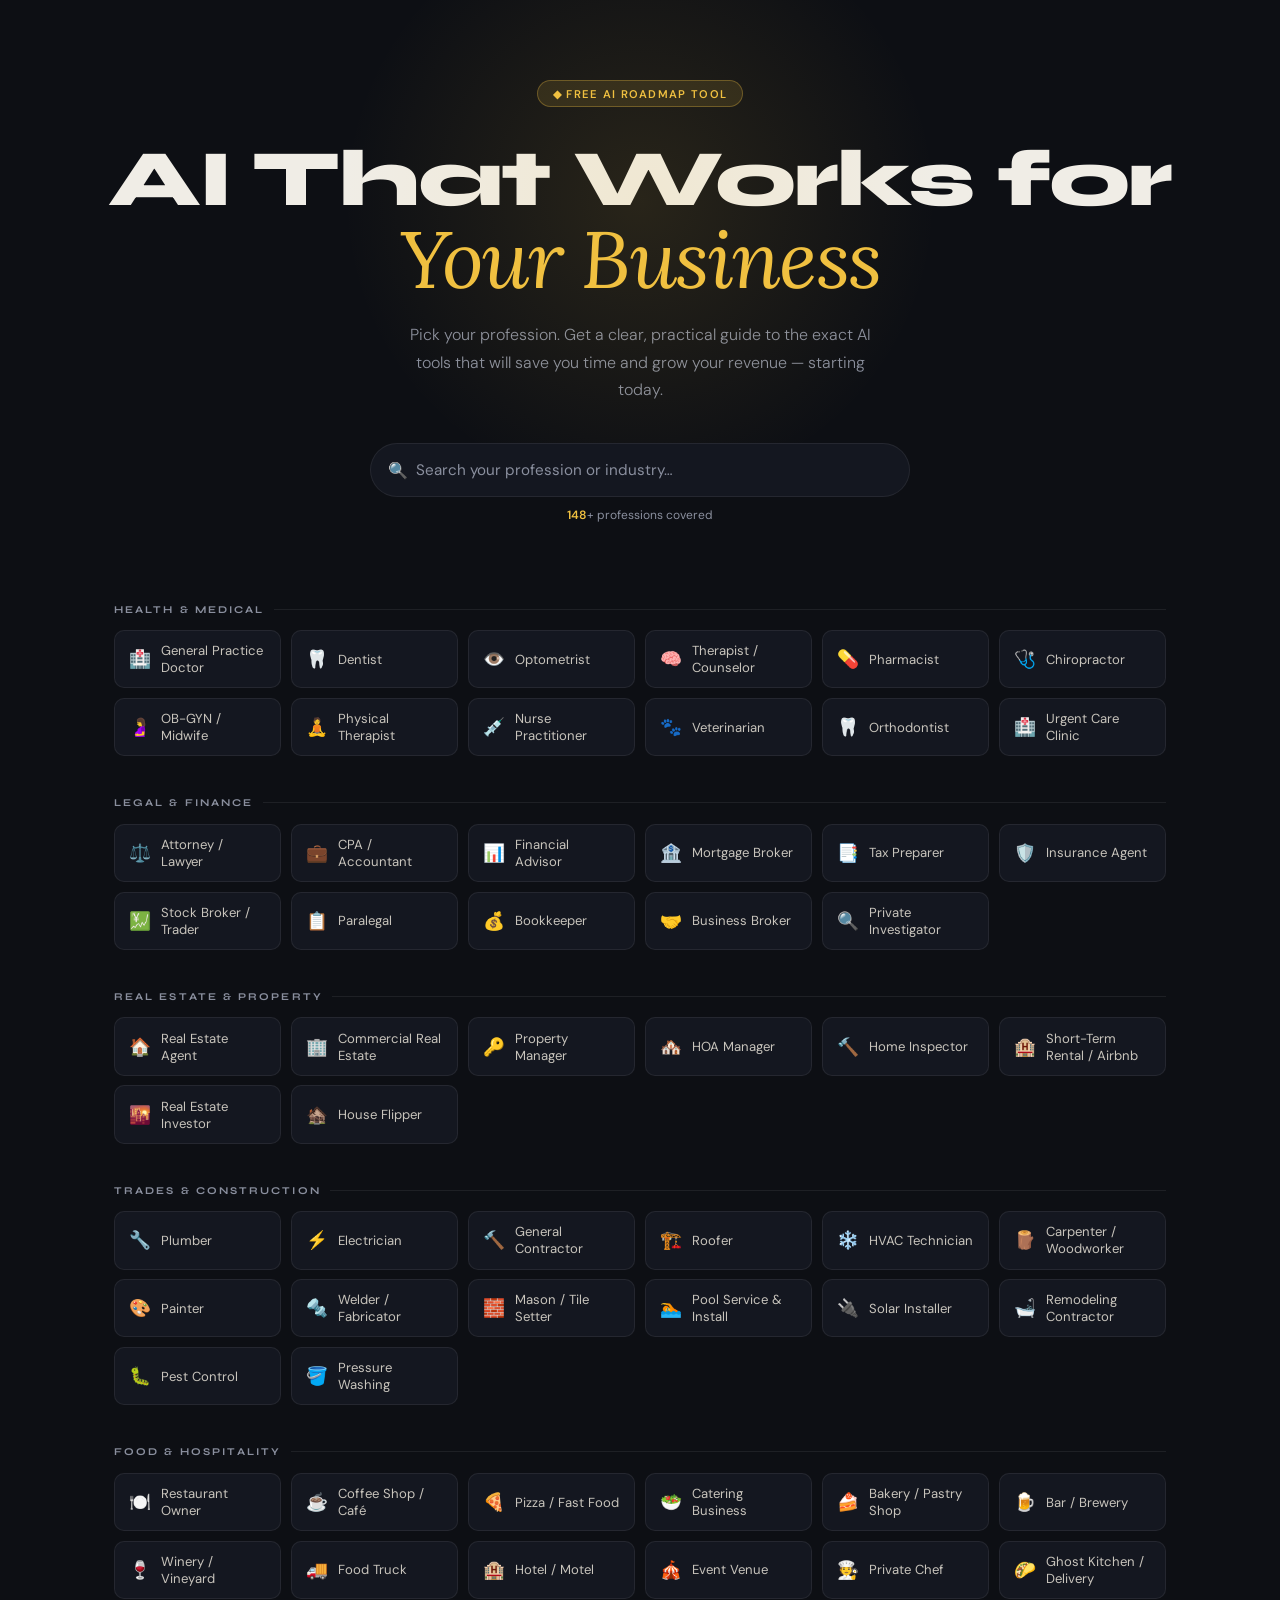
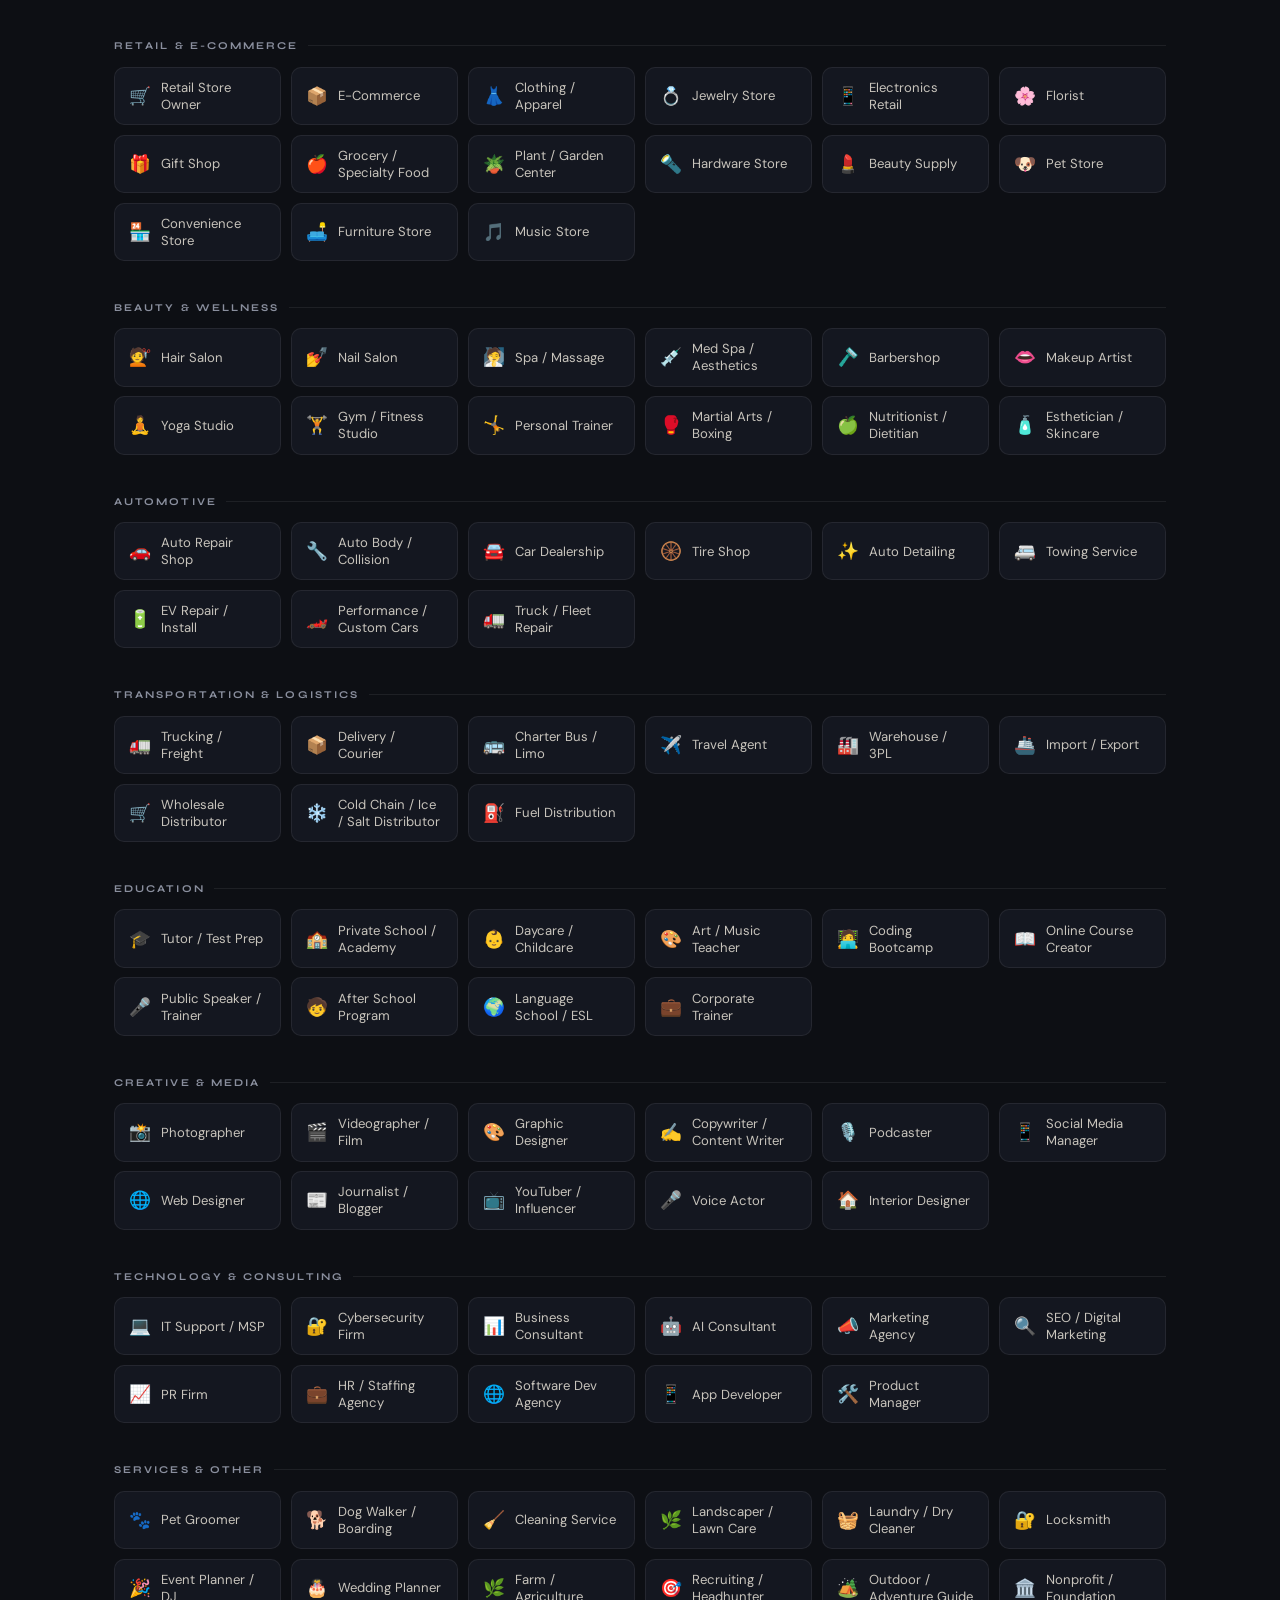
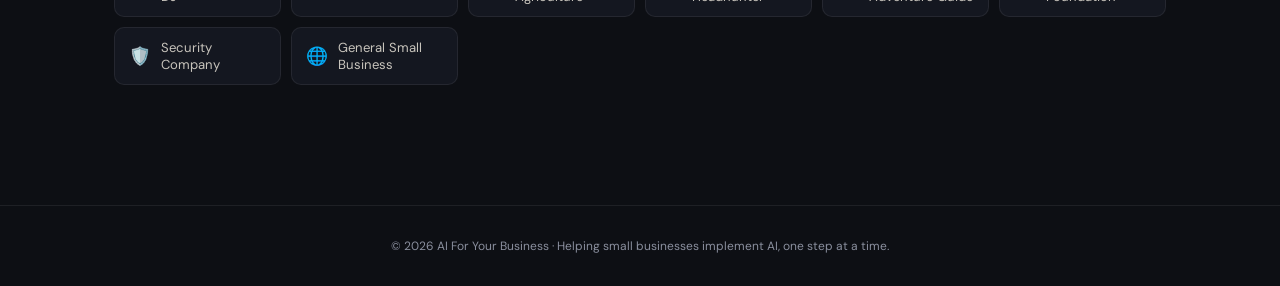
==== commit c6fe7384: "Add files via upload" ====
--- a/index.html
+++ b/index.html
@@ -3,1171 +3,278 @@
 <head>
 <meta charset="UTF-8">
 <meta name="viewport" content="width=device-width, initial-scale=1.0">
-<title>AI For Your Business — Find Your Roadmap</title>
+<title>AI For Your Business</title>
 <link href="https://fonts.googleapis.com/css2?family=Syne:wght@400;600;700;800&family=Lora:ital,wght@0,400;0,600;1,400&family=DM+Sans:wght@300;400;500&display=swap" rel="stylesheet">
 <style>
-*, *::before, *::after { box-sizing: border-box; margin: 0; padding: 0; }
-
-:root {
-  --bg: #0D0F14;
-  --surface: #141720;
-  --surface2: #1C2030;
-  --border: rgba(255,255,255,0.07);
-  --accent: #F0C040;
-  --accent2: #E07A30;
-  --text: #F0EDE6;
-  --muted: #8A8F9E;
-  --green: #4DBF8A;
-  --radius: 14px;
-}
-
-html { scroll-behavior: smooth; }
-
-body {
-  font-family: 'DM Sans', sans-serif;
-  background: var(--bg);
-  color: var(--text);
-  min-height: 100vh;
-  overflow-x: hidden;
-}
-
-/* GRAIN */
-body::after {
-  content:'';
-  position:fixed;
-  inset:0;
-  background-image:url("data:image/svg+xml,%3Csvg viewBox='0 0 512 512' xmlns='http://www.w3.org/2000/svg'%3E%3Cfilter id='n'%3E%3CfeTurbulence type='fractalNoise' baseFrequency='0.75' numOctaves='4' stitchTiles='stitch'/%3E%3C/filter%3E%3Crect width='100%25' height='100%25' filter='url(%23n)' opacity='0.035'/%3E%3C/svg%3E");
-  pointer-events:none;
-  z-index:1000;
-}
-
-/* HERO */
-.hero {
-  padding: 5rem 1.5rem 4rem;
-  text-align: center;
-  position: relative;
-  overflow: hidden;
-}
-
-.hero-glow {
-  position: absolute;
-  top: -100px;
-  left: 50%;
-  transform: translateX(-50%);
-  width: 600px;
-  height: 600px;
-  background: radial-gradient(ellipse, rgba(240,192,64,0.12) 0%, transparent 70%);
-  pointer-events: none;
-}
-
-.badge {
-  display: inline-flex;
-  align-items: center;
-  gap: 0.4rem;
-  background: rgba(240,192,64,0.12);
-  border: 1px solid rgba(240,192,64,0.3);
-  color: var(--accent);
-  font-size: 0.7rem;
-  font-weight: 600;
-  letter-spacing: 0.12em;
-  text-transform: uppercase;
-  padding: 0.35rem 0.9rem;
-  border-radius: 100px;
-  margin-bottom: 2rem;
-}
-
-.badge::before { content: '◆'; font-size: 0.5rem; }
-
-h1 {
-  font-family: 'Syne', sans-serif;
-  font-size: clamp(2.4rem, 7vw, 5.5rem);
-  font-weight: 800;
-  line-height: 1.0;
-  letter-spacing: -0.02em;
-  margin-bottom: 1.2rem;
-}
-
-h1 em {
-  font-family: 'Lora', serif;
-  font-style: italic;
-  color: var(--accent);
-  font-weight: 400;
-}
-
-.hero-sub {
-  font-size: clamp(0.95rem, 2vw, 1.1rem);
-  color: var(--muted);
-  max-width: 480px;
-  margin: 0 auto 2.5rem;
-  line-height: 1.7;
-  font-weight: 300;
-}
-
-/* SEARCH BAR */
-.search-wrap {
-  max-width: 540px;
-  margin: 0 auto 1rem;
-  position: relative;
-}
-
-.search-icon {
-  position: absolute;
-  left: 1.1rem;
-  top: 50%;
-  transform: translateY(-50%);
-  color: var(--muted);
-  font-size: 1rem;
-  pointer-events: none;
-}
-
-#searchInput {
-  width: 100%;
-  background: var(--surface);
-  border: 1.5px solid var(--border);
-  border-radius: 100px;
-  padding: 1rem 1.2rem 1rem 2.8rem;
-  color: var(--text);
-  font-size: 0.95rem;
-  font-family: 'DM Sans', sans-serif;
-  outline: none;
-  transition: border-color 0.2s, box-shadow 0.2s;
-}
-
-#searchInput:focus {
-  border-color: var(--accent);
-  box-shadow: 0 0 0 3px rgba(240,192,64,0.1);
-}
-
-#searchInput::placeholder { color: var(--muted); }
-
-.search-count {
-  font-size: 0.75rem;
-  color: var(--muted);
-  text-align: center;
-  margin-bottom: 2rem;
-}
-
-.search-count span { color: var(--accent); font-weight: 600; }
-
-/* CATEGORIES */
-.categories-section { padding: 0 1.5rem 5rem; max-width: 1100px; margin: 0 auto; }
-
-.category-block { margin-bottom: 2.5rem; }
-
-.cat-label {
-  font-family: 'Syne', sans-serif;
-  font-size: 0.65rem;
-  font-weight: 700;
-  letter-spacing: 0.2em;
-  text-transform: uppercase;
-  color: var(--muted);
-  margin-bottom: 0.9rem;
-  padding-left: 0.2rem;
-  display: flex;
-  align-items: center;
-  gap: 0.6rem;
-}
-
-.cat-label::after {
-  content: '';
-  flex: 1;
-  height: 1px;
-  background: var(--border);
-}
-
-.prof-grid {
-  display: grid;
-  grid-template-columns: repeat(auto-fill, minmax(160px, 1fr));
-  gap: 0.6rem;
-}
-
-.prof-pill {
-  display: flex;
-  align-items: center;
-  gap: 0.6rem;
-  background: var(--surface);
-  border: 1px solid var(--border);
-  border-radius: 10px;
-  padding: 0.7rem 0.9rem;
-  cursor: pointer;
-  transition: all 0.18s ease;
-  font-size: 0.82rem;
-  font-weight: 400;
-  color: #C8C4BC;
-  text-align: left;
-  position: relative;
-  overflow: hidden;
-}
-
-.prof-pill::before {
-  content: '';
-  position: absolute;
-  inset: 0;
-  background: linear-gradient(135deg, var(--accent), var(--accent2));
-  opacity: 0;
-  transition: opacity 0.18s;
-}
-
-.prof-pill:hover {
-  border-color: rgba(240,192,64,0.4);
-  transform: translateY(-2px);
-  box-shadow: 0 6px 20px rgba(0,0,0,0.3);
-  color: var(--text);
-}
-
-.prof-pill:hover::before { opacity: 0.07; }
-
-.pill-icon { font-size: 1.1rem; flex-shrink: 0; position: relative; }
-.pill-name { position: relative; line-height: 1.3; }
-
-.hidden { display: none !important; }
-
-/* NO RESULTS */
-.no-results {
-  text-align: center;
-  padding: 3rem;
-  color: var(--muted);
-  display: none;
-}
-.no-results.show { display: block; }
-
-/* ====== LEAD CAPTURE MODAL ====== */
-.overlay {
-  display: none;
-  position: fixed;
-  inset: 0;
-  background: rgba(0,0,0,0.75);
-  z-index: 500;
-  align-items: center;
-  justify-content: center;
-  padding: 1rem;
-  backdrop-filter: blur(4px);
-}
-.overlay.show { display: flex; }
-
-.modal {
-  background: var(--surface);
-  border: 1px solid rgba(240,192,64,0.2);
-  border-radius: 20px;
-  padding: 2.5rem 2rem;
-  max-width: 440px;
-  width: 100%;
-  position: relative;
-  animation: modalIn 0.3s cubic-bezier(0.34,1.56,0.64,1);
-}
-
-@keyframes modalIn {
-  from { opacity:0; transform: scale(0.92) translateY(20px); }
-  to { opacity:1; transform: scale(1) translateY(0); }
-}
-
-.modal-icon {
-  font-size: 2.5rem;
-  text-align: center;
-  margin-bottom: 1rem;
-}
-
-.modal h2 {
-  font-family: 'Syne', sans-serif;
-  font-size: 1.5rem;
-  font-weight: 700;
-  text-align: center;
-  margin-bottom: 0.5rem;
-}
-
-.modal-sub {
-  text-align: center;
-  color: var(--muted);
-  font-size: 0.85rem;
-  line-height: 1.6;
-  margin-bottom: 1.5rem;
-}
-
-.modal-sub strong { color: var(--accent); }
-
-.form-group { margin-bottom: 0.9rem; }
-
-.form-group label {
-  display: block;
-  font-size: 0.75rem;
-  font-weight: 500;
-  color: var(--muted);
-  margin-bottom: 0.35rem;
-  letter-spacing: 0.04em;
-  text-transform: uppercase;
-}
-
-.form-group input {
-  width: 100%;
-  background: var(--bg);
-  border: 1.5px solid var(--border);
-  border-radius: 10px;
-  padding: 0.75rem 1rem;
-  color: var(--text);
-  font-family: 'DM Sans', sans-serif;
-  font-size: 0.9rem;
-  outline: none;
-  transition: border-color 0.2s;
-}
-
-.form-group input:focus { border-color: var(--accent); }
-.form-group input::placeholder { color: #555; }
-
-.submit-btn {
-  width: 100%;
-  background: var(--accent);
-  color: var(--bg);
-  border: none;
-  border-radius: 10px;
-  padding: 0.9rem;
-  font-family: 'Syne', sans-serif;
-  font-size: 0.9rem;
-  font-weight: 700;
-  letter-spacing: 0.05em;
-  cursor: pointer;
-  margin-top: 0.5rem;
-  transition: background 0.2s, transform 0.15s;
-}
-.submit-btn:hover { background: #f5ce60; transform: scale(1.02); }
-
-.skip-link {
-  display: block;
-  text-align: center;
-  margin-top: 0.8rem;
-  font-size: 0.75rem;
-  color: var(--muted);
-  cursor: pointer;
-  text-decoration: underline;
-}
-.skip-link:hover { color: var(--text); }
-
-.modal-close {
-  position: absolute;
-  top: 1rem;
-  right: 1rem;
-  background: none;
-  border: none;
-  color: var(--muted);
-  font-size: 1.2rem;
-  cursor: pointer;
-  line-height: 1;
-  padding: 0.2rem;
-}
-
-/* ====== RESULTS SCREEN ====== */
-#results-screen {
-  display: none;
-  padding: 2rem 1.5rem 6rem;
-  max-width: 820px;
-  margin: 0 auto;
-}
-
-#results-screen.show { display: block; }
-
-.back-btn {
-  display: inline-flex;
-  align-items: center;
-  gap: 0.5rem;
-  background: var(--surface);
-  border: 1px solid var(--border);
-  color: var(--muted);
-  padding: 0.5rem 1rem;
-  border-radius: 100px;
-  font-size: 0.78rem;
-  cursor: pointer;
-  font-family: 'DM Sans', sans-serif;
-  margin-bottom: 2rem;
-  transition: all 0.15s;
-  letter-spacing: 0.04em;
-}
-.back-btn:hover { border-color: var(--accent); color: var(--accent); }
-
-.results-header { margin-bottom: 2rem; }
-
-.prof-badge {
-  display: inline-flex;
-  align-items: center;
-  gap: 0.5rem;
-  background: rgba(240,192,64,0.1);
-  border: 1px solid rgba(240,192,64,0.25);
-  color: var(--accent);
-  font-size: 0.8rem;
-  font-weight: 500;
-  padding: 0.4rem 1rem;
-  border-radius: 100px;
-  margin-bottom: 1rem;
-}
-
-.results-h2 {
-  font-family: 'Syne', sans-serif;
-  font-size: clamp(1.6rem, 4vw, 2.5rem);
-  font-weight: 800;
-  line-height: 1.1;
-  letter-spacing: -0.02em;
-  margin-bottom: 0.4rem;
-}
-
-.results-sub-txt { color: var(--muted); font-size: 0.88rem; }
-
-/* LOADING */
-.loading-wrap {
-  display: none;
-  text-align: center;
-  padding: 4rem 2rem;
-}
-.loading-wrap.show { display: block; }
-
-.loader {
-  width: 44px;
-  height: 44px;
-  border: 3px solid var(--surface2);
-  border-top-color: var(--accent);
-  border-radius: 50%;
-  animation: spin 0.7s linear infinite;
-  margin: 0 auto 1.2rem;
-}
-@keyframes spin { to { transform: rotate(360deg); } }
-
-.loading-txt {
-  font-family: 'Lora', serif;
-  font-style: italic;
-  color: var(--muted);
-  font-size: 1rem;
-}
-
-/* USE CASE CARDS */
-.cards-list { display: flex; flex-direction: column; gap: 0.8rem; }
-
-.use-card {
-  background: var(--surface);
-  border: 1px solid var(--border);
-  border-radius: var(--radius);
-  padding: 1.4rem 1.5rem;
-  display: grid;
-  grid-template-columns: 44px 1fr;
-  gap: 1rem;
-  align-items: start;
-  opacity: 0;
-  transform: translateY(14px);
-  animation: fadeUp 0.35s forwards;
-  transition: border-color 0.2s, box-shadow 0.2s;
-}
-
-.use-card:hover {
-  border-color: rgba(240,192,64,0.25);
-  box-shadow: 0 4px 24px rgba(0,0,0,0.3);
-}
-
-.use-card:nth-child(1){animation-delay:0.05s}
-.use-card:nth-child(2){animation-delay:0.10s}
-.use-card:nth-child(3){animation-delay:0.15s}
-.use-card:nth-child(4){animation-delay:0.20s}
-.use-card:nth-child(5){animation-delay:0.25s}
-.use-card:nth-child(6){animation-delay:0.30s}
-.use-card:nth-child(7){animation-delay:0.35s}
-.use-card:nth-child(8){animation-delay:0.40s}
-.use-card:nth-child(9){animation-delay:0.45s}
-.use-card:nth-child(10){animation-delay:0.50s}
-
-@keyframes fadeUp { to { opacity:1; transform:translateY(0); } }
-
-.card-num {
-  width: 44px;
-  height: 44px;
-  border-radius: 50%;
-  background: rgba(240,192,64,0.1);
-  border: 1px solid rgba(240,192,64,0.2);
-  color: var(--accent);
-  display: flex;
-  align-items: center;
-  justify-content: center;
-  font-family: 'Syne', sans-serif;
-  font-size: 0.85rem;
-  font-weight: 700;
-  flex-shrink: 0;
-}
-
-.card-title {
-  font-family: 'Syne', sans-serif;
-  font-size: 1rem;
-  font-weight: 700;
-  margin-bottom: 0.4rem;
-  color: var(--text);
-}
-
-.card-desc {
-  font-size: 0.84rem;
-  color: var(--muted);
-  line-height: 1.65;
-  margin-bottom: 0.7rem;
-}
-
-.card-tags { display: flex; flex-wrap: wrap; gap: 0.4rem; }
-
-.tag {
-  font-size: 0.68rem;
-  font-weight: 500;
-  letter-spacing: 0.06em;
-  text-transform: uppercase;
-  padding: 0.22rem 0.6rem;
-  border-radius: 100px;
-  border: 1px solid;
-}
-
-.tag-tool { color: var(--accent2); border-color: rgba(224,122,48,0.35); }
-.tag-easy { color: var(--green); border-color: rgba(77,191,138,0.35); }
-.tag-medium { color: #C0A040; border-color: rgba(192,160,64,0.35); }
-.tag-advanced { color: #A070E0; border-color: rgba(160,112,224,0.35); }
-.tag-impact { color: var(--muted); border-color: var(--border); }
-
-/* CTA BOTTOM */
-.cta-bottom {
-  margin-top: 2rem;
-  background: linear-gradient(135deg, var(--surface) 0%, #1a1e2c 100%);
-  border: 1px solid rgba(240,192,64,0.2);
-  border-radius: 18px;
-  padding: 2.2rem 2rem;
-  opacity: 0;
-  animation: fadeUp 0.4s 0.6s forwards;
-}
-
-.cta-grid {
-  display: grid;
-  grid-template-columns: 1fr auto;
-  gap: 1.5rem;
-  align-items: center;
-}
-
-.cta-text h3 {
-  font-family: 'Syne', sans-serif;
-  font-size: 1.15rem;
-  font-weight: 700;
-  margin-bottom: 0.4rem;
-}
-
-.cta-text p {
-  font-size: 0.84rem;
-  color: var(--muted);
-  line-height: 1.6;
-}
-
-.cta-text p strong { color: var(--accent); }
-
-.cta-actions { display: flex; flex-direction: column; gap: 0.6rem; flex-shrink: 0; }
-
-.btn-book {
-  background: var(--accent);
-  color: var(--bg);
-  border: none;
-  border-radius: 10px;
-  padding: 0.75rem 1.4rem;
-  font-family: 'Syne', sans-serif;
-  font-size: 0.82rem;
-  font-weight: 700;
-  letter-spacing: 0.04em;
-  cursor: pointer;
-  white-space: nowrap;
-  transition: background 0.2s, transform 0.15s;
-}
-.btn-book:hover { background: #f5ce60; transform: scale(1.03); }
-
-.btn-share {
-  background: transparent;
-  color: var(--muted);
-  border: 1px solid var(--border);
-  border-radius: 10px;
-  padding: 0.65rem 1.4rem;
-  font-family: 'DM Sans', sans-serif;
-  font-size: 0.78rem;
-  cursor: pointer;
-  transition: border-color 0.2s, color 0.2s;
-  white-space: nowrap;
-}
-.btn-share:hover { border-color: var(--accent); color: var(--accent); }
-
-@media (max-width: 560px) {
-  .cta-grid { grid-template-columns: 1fr; }
-  .cta-actions { flex-direction: row; }
-  .use-card { grid-template-columns: 1fr; }
-  .card-num { display: none; }
-  .prof-grid { grid-template-columns: repeat(2, 1fr); }
-}
-
-/* FOOTER */
-footer {
-  text-align: center;
-  padding: 2rem;
-  color: var(--muted);
-  font-size: 0.75rem;
-  border-top: 1px solid var(--border);
-}
+*,*::before,*::after{box-sizing:border-box;margin:0;padding:0}
+:root{--bg:#0D0F14;--surface:#141720;--border:rgba(255,255,255,0.07);--accent:#F0C040;--accent2:#E07A30;--text:#F0EDE6;--muted:#8A8F9E;--green:#4DBF8A;--radius:14px}
+body{font-family:'DM Sans',sans-serif;background:var(--bg);color:var(--text);min-height:100vh;overflow-x:hidden}
+.hero{padding:5rem 1.5rem 3rem;text-align:center;position:relative}
+.hero-glow{position:absolute;top:-100px;left:50%;transform:translateX(-50%);width:600px;height:600px;background:radial-gradient(ellipse,rgba(240,192,64,0.12) 0%,transparent 70%);pointer-events:none}
+.badge{display:inline-flex;align-items:center;gap:0.4rem;background:rgba(240,192,64,0.12);border:1px solid rgba(240,192,64,0.3);color:var(--accent);font-size:0.7rem;font-weight:600;letter-spacing:0.12em;text-transform:uppercase;padding:0.35rem 0.9rem;border-radius:100px;margin-bottom:2rem}
+h1{font-family:'Syne',sans-serif;font-size:clamp(2.4rem,7vw,5rem);font-weight:800;line-height:1.0;letter-spacing:-0.02em;margin-bottom:1.2rem}
+h1 em{font-family:'Lora',serif;font-style:italic;color:var(--accent);font-weight:400}
+.hero-sub{font-size:1rem;color:var(--muted);max-width:480px;margin:0 auto 2.5rem;line-height:1.7;font-weight:300}
+.search-wrap{max-width:540px;margin:0 auto 0.6rem;position:relative}
+.search-icon{position:absolute;left:1.1rem;top:50%;transform:translateY(-50%);color:var(--muted);pointer-events:none}
+#searchInput{width:100%;background:var(--surface);border:1.5px solid var(--border);border-radius:100px;padding:1rem 1.2rem 1rem 2.8rem;color:var(--text);font-size:0.95rem;font-family:'DM Sans',sans-serif;outline:none;transition:border-color 0.2s}
+#searchInput:focus{border-color:var(--accent)}
+#searchInput::placeholder{color:var(--muted)}
+.search-count{font-size:0.75rem;color:var(--muted);text-align:center;margin-bottom:2rem}
+.search-count span{color:var(--accent);font-weight:600}
+.cats{padding:0 1.5rem 5rem;max-width:1100px;margin:0 auto}
+.cat-block{margin-bottom:2.5rem}
+.cat-label{font-family:'Syne',sans-serif;font-size:0.65rem;font-weight:700;letter-spacing:0.2em;text-transform:uppercase;color:var(--muted);margin-bottom:0.9rem;display:flex;align-items:center;gap:0.6rem}
+.cat-label::after{content:'';flex:1;height:1px;background:var(--border)}
+.prof-grid{display:grid;grid-template-columns:repeat(auto-fill,minmax(160px,1fr));gap:0.6rem}
+.prof-pill{display:flex;align-items:center;gap:0.6rem;background:var(--surface);border:1px solid var(--border);border-radius:10px;padding:0.7rem 0.9rem;cursor:pointer;transition:all 0.18s;font-size:0.82rem;color:#C8C4BC}
+.prof-pill:hover{border-color:rgba(240,192,64,0.4);transform:translateY(-2px);box-shadow:0 6px 20px rgba(0,0,0,0.3);color:var(--text)}
+.pill-icon{font-size:1.1rem;flex-shrink:0}
+.no-results{text-align:center;padding:3rem;color:var(--muted);display:none}
+.no-results.show{display:block}
+.overlay{display:none;position:fixed;inset:0;background:rgba(0,0,0,0.75);z-index:500;align-items:center;justify-content:center;padding:1rem;backdrop-filter:blur(4px)}
+.overlay.show{display:flex}
+.modal{background:var(--surface);border:1px solid rgba(240,192,64,0.2);border-radius:20px;padding:2.5rem 2rem;max-width:440px;width:100%;position:relative;animation:modalIn 0.3s ease}
+@keyframes modalIn{from{opacity:0;transform:scale(0.92) translateY(20px)}to{opacity:1;transform:scale(1) translateY(0)}}
+.modal-icon{font-size:2.5rem;text-align:center;margin-bottom:1rem}
+.modal h2{font-family:'Syne',sans-serif;font-size:1.5rem;font-weight:700;text-align:center;margin-bottom:0.5rem}
+.modal-sub{text-align:center;color:var(--muted);font-size:0.85rem;line-height:1.6;margin-bottom:1.5rem}
+.modal-sub strong{color:var(--accent)}
+.fg{margin-bottom:0.9rem}
+.fg label{display:block;font-size:0.75rem;font-weight:500;color:var(--muted);margin-bottom:0.35rem;letter-spacing:0.04em;text-transform:uppercase}
+.fg input{width:100%;background:var(--bg);border:1.5px solid var(--border);border-radius:10px;padding:0.75rem 1rem;color:var(--text);font-family:'DM Sans',sans-serif;font-size:0.9rem;outline:none;transition:border-color 0.2s}
+.fg input:focus{border-color:var(--accent)}
+.fg input::placeholder{color:#555}
+.submit-btn{width:100%;background:var(--accent);color:var(--bg);border:none;border-radius:10px;padding:0.9rem;font-family:'Syne',sans-serif;font-size:0.9rem;font-weight:700;cursor:pointer;margin-top:0.5rem;transition:background 0.2s}
+.submit-btn:hover{background:#f5ce60}
+.skip-link{display:block;text-align:center;margin-top:0.8rem;font-size:0.75rem;color:var(--muted);cursor:pointer;text-decoration:underline}
+.modal-close{position:absolute;top:1rem;right:1rem;background:none;border:none;color:var(--muted);font-size:1.2rem;cursor:pointer}
+#results{display:none;padding:2rem 1.5rem 6rem;max-width:820px;margin:0 auto}
+#results.show{display:block}
+.back-btn{display:inline-flex;align-items:center;gap:0.5rem;background:var(--surface);border:1px solid var(--border);color:var(--muted);padding:0.5rem 1rem;border-radius:100px;font-size:0.78rem;cursor:pointer;font-family:'DM Sans',sans-serif;margin-bottom:2rem;transition:all 0.15s}
+.back-btn:hover{border-color:var(--accent);color:var(--accent)}
+.prof-badge{display:inline-flex;align-items:center;gap:0.5rem;background:rgba(240,192,64,0.1);border:1px solid rgba(240,192,64,0.25);color:var(--accent);font-size:0.8rem;padding:0.4rem 1rem;border-radius:100px;margin-bottom:1rem}
+.res-title{font-family:'Syne',sans-serif;font-size:clamp(1.6rem,4vw,2.5rem);font-weight:800;line-height:1.1;margin-bottom:0.4rem}
+.res-sub{color:var(--muted);font-size:0.88rem;margin-bottom:2rem}
+.cards{display:flex;flex-direction:column;gap:0.8rem}
+.card{background:var(--surface);border:1px solid var(--border);border-radius:var(--radius);padding:1.4rem 1.5rem;display:grid;grid-template-columns:44px 1fr;gap:1rem;align-items:start;opacity:0;transform:translateY(14px);animation:fadeUp 0.35s forwards;transition:border-color 0.2s}
+.card:hover{border-color:rgba(240,192,64,0.25)}
+.card:nth-child(1){animation-delay:0.05s}.card:nth-child(2){animation-delay:0.10s}.card:nth-child(3){animation-delay:0.15s}.card:nth-child(4){animation-delay:0.20s}.card:nth-child(5){animation-delay:0.25s}.card:nth-child(6){animation-delay:0.30s}.card:nth-child(7){animation-delay:0.35s}.card:nth-child(8){animation-delay:0.40s}
+@keyframes fadeUp{to{opacity:1;transform:translateY(0)}}
+.card-num{width:44px;height:44px;border-radius:50%;background:rgba(240,192,64,0.1);border:1px solid rgba(240,192,64,0.2);color:var(--accent);display:flex;align-items:center;justify-content:center;font-family:'Syne',sans-serif;font-size:0.85rem;font-weight:700;flex-shrink:0}
+.card-title{font-family:'Syne',sans-serif;font-size:1rem;font-weight:700;margin-bottom:0.4rem}
+.card-desc{font-size:0.84rem;color:var(--muted);line-height:1.65;margin-bottom:0.7rem}
+.tags{display:flex;flex-wrap:wrap;gap:0.4rem}
+.tag{font-size:0.68rem;font-weight:500;letter-spacing:0.06em;text-transform:uppercase;padding:0.22rem 0.6rem;border-radius:100px;border:1px solid}
+.t-tool{color:var(--accent2);border-color:rgba(224,122,48,0.35)}
+.t-easy{color:var(--green);border-color:rgba(77,191,138,0.35)}
+.t-medium{color:#C0A040;border-color:rgba(192,160,64,0.35)}
+.t-advanced{color:#A070E0;border-color:rgba(160,112,224,0.35)}
+.t-impact{color:var(--muted);border-color:var(--border)}
+.cta-box{margin-top:2rem;background:linear-gradient(135deg,var(--surface),#1a1e2c);border:1px solid rgba(240,192,64,0.2);border-radius:18px;padding:2.2rem 2rem;opacity:0;animation:fadeUp 0.4s 0.6s forwards}
+.cta-box h3{font-family:'Syne',sans-serif;font-size:1.2rem;font-weight:700;margin-bottom:0.5rem}
+.cta-box p{color:var(--muted);font-size:0.85rem;line-height:1.6;margin-bottom:1.5rem}
+.cta-box p strong{color:var(--accent)}
+.book-grid{display:grid;grid-template-columns:1fr 1fr;gap:0.8rem}
+.book-grid .full{grid-column:1/-1}
+.b-input{width:100%;background:var(--bg);border:1.5px solid var(--border);border-radius:10px;padding:0.7rem 1rem;color:var(--text);font-family:'DM Sans',sans-serif;font-size:0.88rem;outline:none;transition:border-color 0.2s}
+.b-input:focus{border-color:var(--accent)}
+.b-input::placeholder{color:#555}
+.book-btn{grid-column:1/-1;background:var(--accent);color:var(--bg);border:none;border-radius:10px;padding:0.85rem;font-family:'Syne',sans-serif;font-size:0.88rem;font-weight:700;cursor:pointer;transition:background 0.2s;margin-top:0.3rem}
+.book-btn:hover{background:#f5ce60}
+.book-success{display:none;text-align:center;padding:1.5rem}
+.book-success .ck{font-size:2.5rem;margin-bottom:0.5rem}
+.book-success h4{font-family:'Syne',sans-serif;font-size:1.1rem;margin-bottom:0.3rem}
+.book-success p{color:var(--muted);font-size:0.85rem}
+footer{text-align:center;padding:2rem;color:var(--muted);font-size:0.75rem;border-top:1px solid var(--border)}
+@media(max-width:560px){.prof-grid{grid-template-columns:repeat(2,1fr)}.card{grid-template-columns:1fr}.card-num{display:none}.book-grid{grid-template-columns:1fr}.book-grid .full{grid-column:1}.book-btn{grid-column:1}}
 </style>
 </head>
 <body>
-
-<!-- HERO -->
-<div id="main-view">
+<div id="main">
 <section class="hero">
-  <div class="hero-glow"></div>
-  <div class="badge">Free AI Roadmap Tool</div>
-  <h1>AI That Works for<br><em>Your Business</em></h1>
-  <p class="hero-sub">Find your profession. Get a step-by-step guide to the exact AI tools and strategies that will save you time and grow your revenue.</p>
-
-  <div class="search-wrap">
-    <span class="search-icon">🔍</span>
-    <input type="text" id="searchInput" placeholder="Search your profession or industry…" autocomplete="off">
-  </div>
-  <p class="search-count"><span id="visibleCount">100+</span> professions covered</p>
+<div class="hero-glow"></div>
+<div class="badge">◆ Free AI Roadmap Tool</div>
+<h1>AI That Works for<br><em>Your Business</em></h1>
+<p class="hero-sub">Pick your profession. Get a clear, practical guide to the exact AI tools that will save you time and grow your revenue — starting today.</p>
+<div class="search-wrap">
+<span class="search-icon">🔍</span>
+<input type="text" id="searchInput" placeholder="Search your profession or industry…" autocomplete="off">
+</div>
+<p class="search-count"><span id="visibleCount">120</span>+ professions covered</p>
 </section>
-
-<!-- PROFESSION CATEGORIES -->
-<section class="categories-section" id="catSection">
-  <div id="noResults" class="no-results">
-    <p style="font-size:1.5rem;margin-bottom:0.5rem">🤔</p>
-    <p>No exact match — try a broader term, or <span style="color:var(--accent);cursor:pointer" onclick="openModal(null,'General Business')">click here</span> for a general business roadmap.</p>
-  </div>
-</section>
-</div>
-
-<!-- LEAD CAPTURE MODAL -->
+<div class="cats" id="catSection">
+<div id="noResults" class="no-results"><p style="font-size:1.5rem;margin-bottom:0.5rem">🤔</p><p>No match found — try a broader search term.</p></div>
+</div>
+</div>
+
 <div class="overlay" id="leadOverlay">
-  <div class="modal">
-    <button class="modal-close" onclick="closeModal()">✕</button>
-    <div class="modal-icon">🚀</div>
-    <h2>You're One Step Away</h2>
-    <p class="modal-sub">Enter your info and we'll show you a <strong>custom AI roadmap for <span id="modalProfName"></span></strong> — plus send it to your inbox.</p>
-
-    <div class="form-group">
-      <label>Your Name</label>
-      <input type="text" id="leadName" placeholder="Jane Smith">
-    </div>
-    <div class="form-group">
-      <label>Email Address</label>
-      <input type="email" id="leadEmail" placeholder="jane@mybusiness.com">
-    </div>
-    <div class="form-group">
-      <label>Business Name <span style="color:var(--muted);font-size:0.7rem;text-transform:none">(optional)</span></label>
-      <input type="text" id="leadBiz" placeholder="My Business LLC">
-    </div>
-
-    <button class="submit-btn" onclick="submitLead()">Show Me My AI Roadmap →</button>
-    <span class="skip-link" onclick="skipLead()">Skip for now, just show me the results</span>
-  </div>
-</div>
-
-<!-- RESULTS SCREEN -->
-<div id="results-screen">
-  <button class="back-btn" onclick="goBack()">← Back to All Professions</button>
-
-  <div class="results-header">
-    <div class="prof-badge" id="resBadge"></div>
-    <h2 class="results-h2" id="resTitle"></h2>
-    <p class="results-sub-txt">Your personalized AI implementation roadmap — from quick wins to advanced automations.</p>
-  </div>
-
-  <div class="loading-wrap" id="loadingWrap">
-    <div class="loader"></div>
-    <p class="loading-txt">Building your AI roadmap…</p>
-  </div>
-
-  <div class="cards-list" id="cardsList"></div>
-
-  <div class="cta-bottom" id="ctaBottom" style="display:none">
-    <div class="cta-grid">
-      <div class="cta-text">
-        <h3>Want This Done For You?</h3>
-        <p>Get a <strong>free 30-minute strategy call</strong> and we'll map out exactly which AI tools to implement, how to set them up, and what ROI to expect for your specific business.</p>
-      </div>
-      <div class="cta-actions">
-        <button class="btn-book" onclick="bookCall()">📅 Book a Free Call</button>
-        <button class="btn-share" onclick="shareResults()">↗ Share This</button>
-      </div>
-    </div>
-  </div>
-</div>
-
-<footer>
-  <p>© 2026 AI For Your Business &nbsp;·&nbsp; Helping small businesses implement AI, one step at a time.</p>
-</footer>
+<div class="modal">
+<button class="modal-close" onclick="closeModal()">✕</button>
+<div class="modal-icon">🚀</div>
+<h2>You're One Step Away</h2>
+<p class="modal-sub">Enter your info to unlock your <strong>free AI roadmap for <span id="modalProfName"></span></strong>.</p>
+<div class="fg"><label>Your Name</label><input type="text" id="leadName" placeholder="Jane Smith"></div>
+<div class="fg"><label>Email Address</label><input type="email" id="leadEmail" placeholder="jane@mybusiness.com"></div>
+<div class="fg"><label>Business Name <span style="color:var(--muted);font-size:0.7rem;text-transform:none">(optional)</span></label><input type="text" id="leadBiz" placeholder="My Business LLC"></div>
+<button class="submit-btn" onclick="submitLead()">Show Me My AI Roadmap →</button>
+<span class="skip-link" onclick="skipLead()">Skip for now, just show me the results</span>
+</div>
+</div>
+
+<div id="results">
+<button class="back-btn" onclick="goBack()">← Back to All Professions</button>
+<div><div class="prof-badge" id="resBadge"></div></div>
+<div class="res-title" id="resTitle"></div>
+<p class="res-sub">Your personalized AI implementation roadmap — from quick wins to advanced automations.</p>
+<div class="cards" id="cardsList"></div>
+<div class="cta-box" id="ctaBox" style="display:none">
+<h3>Want Help Implementing This?</h3>
+<p>Book a <strong>free 30-minute strategy call</strong> and I'll walk you through exactly which tools to start with, how to set them up, and what results to expect for your specific business.</p>
+<div class="book-grid" id="bookForm">
+<input class="b-input" id="bName" placeholder="Your Name">
+<input class="b-input" id="bEmail" type="email" placeholder="Email Address">
+<input class="b-input" id="bPhone" placeholder="Phone Number">
+<input class="b-input" id="bBiz" placeholder="Business Name">
+<input class="b-input full" id="bTime" placeholder="Best time to reach you (e.g. Weekdays after 3pm)">
+<button class="book-btn" onclick="submitBooking()">📅 Book My Free Strategy Call</button>
+</div>
+<div class="book-success" id="bookSuccess"><div class="ck">✅</div><h4>You're all set!</h4><p>I'll be in touch within 24 hours to confirm your call time.</p></div>
+</div>
+</div>
+<footer><p>© 2026 AI For Your Business · Helping small businesses implement AI, one step at a time.</p></footer>
 
 <script>
-// =====================
-// PROFESSION DATA
-// =====================
-const categories = [
-  {
-    name: "Health & Medical",
-    profs: [
-      {icon:"🏥",name:"General Practice Doctor"},
-      {icon:"🦷",name:"Dentist"},
-      {icon:"👁️",name:"Optometrist"},
-      {icon:"🧠",name:"Therapist / Counselor"},
-      {icon:"💊",name:"Pharmacist"},
-      {icon:"🩺",name:"Chiropractor"},
-      {icon:"🤰",name:"OB-GYN / Midwife"},
-      {icon:"🦴",name:"Orthopedic Surgeon"},
-      {icon:"🐾",name:"Veterinarian"},
-      {icon:"🧘",name:"Physical Therapist"},
-      {icon:"👂",name:"Audiologist"},
-      {icon:"🌡️",name:"Urgent Care Clinic"},
-      {icon:"💉",name:"Nurse Practitioner"},
-      {icon:"🏋️",name:"Occupational Therapist"},
-      {icon:"🧬",name:"Medical Lab / Testing"},
-    ]
-  },
-  {
-    name: "Legal & Finance",
-    profs: [
-      {icon:"⚖️",name:"Attorney / Lawyer"},
-      {icon:"💼",name:"CPA / Accountant"},
-      {icon:"📊",name:"Financial Advisor"},
-      {icon:"🏦",name:"Mortgage Broker"},
-      {icon:"📑",name:"Tax Preparer"},
-      {icon:"🔍",name:"Private Investigator"},
-      {icon:"🛡️",name:"Insurance Agent"},
-      {icon:"💹",name:"Stock Broker / Trader"},
-      {icon:"🏛️",name:"Notary Public"},
-      {icon:"📋",name:"Paralegal"},
-      {icon:"💰",name:"Bookkeeper"},
-      {icon:"🤝",name:"Business Broker"},
-    ]
-  },
-  {
-    name: "Real Estate & Property",
-    profs: [
-      {icon:"🏠",name:"Real Estate Agent"},
-      {icon:"🏢",name:"Commercial Real Estate"},
-      {icon:"🔑",name:"Property Manager"},
-      {icon:"🏗️",name:"Real Estate Developer"},
-      {icon:"🏘️",name:"HOA Manager"},
-      {icon:"🔨",name:"Home Inspector"},
-      {icon:"📐",name:"Appraiser"},
-      {icon:"🏨",name:"Short-Term Rental / Airbnb"},
-      {icon:"🌇",name:"Real Estate Investor"},
-      {icon:"🏚️",name:"House Flipper"},
-    ]
-  },
-  {
-    name: "Trades & Construction",
-    profs: [
-      {icon:"🔧",name:"Plumber"},
-      {icon:"⚡",name:"Electrician"},
-      {icon:"🔨",name:"General Contractor"},
-      {icon:"🏗️",name:"Roofer"},
-      {icon:"❄️",name:"HVAC Technician"},
-      {icon:"🪵",name:"Carpenter / Woodworker"},
-      {icon:"🎨",name:"Painter"},
-      {icon:"🪟",name:"Window & Door Installer"},
-      {icon:"🔩",name:"Welder / Fabricator"},
-      {icon:"🧱",name:"Mason / Tile Setter"},
-      {icon:"🏊",name:"Pool Service & Install"},
-      {icon:"🔌",name:"Solar Installer"},
-      {icon:"🛁",name:"Remodeling Contractor"},
-      {icon:"🌿",name:"Landscaper / Lawn Care"},
-      {icon:"🌲",name:"Tree Service / Arborist"},
-      {icon:"🧹",name:"Cleaning / Janitorial"},
-      {icon:"🐛",name:"Pest Control"},
-      {icon:"🪣",name:"Pressure Washing"},
-    ]
-  },
-  {
-    name: "Food & Hospitality",
-    profs: [
-      {icon:"🍽️",name:"Restaurant Owner"},
-      {icon:"☕",name:"Coffee Shop / Café"},
-      {icon:"🍕",name:"Pizza / Fast Food"},
-      {icon:"🥗",name:"Catering Business"},
-      {icon:"🍰",name:"Bakery / Pastry Shop"},
-      {icon:"🍺",name:"Bar / Brewery"},
-      {icon:"🍷",name:"Winery / Vineyard"},
-      {icon:"🚚",name:"Food Truck"},
-      {icon:"🏨",name:"Hotel / Motel"},
-      {icon:"🛏️",name:"Bed & Breakfast"},
-      {icon:"🎪",name:"Event Venue"},
-      {icon:"🧑‍🍳",name:"Private Chef"},
-      {icon:"🌮",name:"Ghost Kitchen / Delivery"},
-    ]
-  },
-  {
-    name: "Retail & E-Commerce",
-    profs: [
-      {icon:"🛒",name:"Retail Store Owner"},
-      {icon:"📦",name:"E-Commerce / Amazon FBA"},
-      {icon:"👗",name:"Clothing / Apparel"},
-      {icon:"💍",name:"Jewelry Store"},
-      {icon:"📱",name:"Electronics Retail"},
-      {icon:"🧸",name:"Toy Store"},
-      {icon:"📚",name:"Bookstore"},
-      {icon:"🌸",name:"Florist"},
-      {icon:"🎁",name:"Gift Shop"},
-      {icon:"🏋️",name:"Sporting Goods"},
-      {icon:"🍎",name:"Grocery / Specialty Food"},
-      {icon:"🖼️",name:"Art Gallery / Dealer"},
-      {icon:"🪴",name:"Plant / Garden Center"},
-      {icon:"🔦",name:"Hardware Store"},
-      {icon:"💄",name:"Beauty Supply"},
-      {icon:"🐶",name:"Pet Store"},
-      {icon:"🏪",name:"Convenience Store"},
-      {icon:"🧴",name:"Supplement / Health Store"},
-      {icon:"🛋️",name:"Furniture Store"},
-      {icon:"🎵",name:"Music Store"},
-    ]
-  },
-  {
-    name: "Beauty & Wellness",
-    profs: [
-      {icon:"💇",name:"Hair Salon"},
-      {icon:"💅",name:"Nail Salon"},
-      {icon:"🧖",name:"Spa / Massage"},
-      {icon:"💉",name:"Med Spa / Aesthetics"},
-      {icon:"🪒",name:"Barbershop"},
-      {icon:"👄",name:"Makeup Artist"},
-      {icon:"🧘",name:"Yoga Studio"},
-      {icon:"🏋️",name:"Gym / Fitness Studio"},
-      {icon:"🤸",name:"Personal Trainer"},
-      {icon:"🥊",name:"Martial Arts / Boxing"},
-      {icon:"🍏",name:"Nutritionist / Dietitian"},
-      {icon:"🌿",name:"Holistic / Naturopath"},
-      {icon:"🏃",name:"Running / Triathlon Coach"},
-      {icon:"🧴",name:"Esthetician / Skincare"},
-      {icon:"🦷",name:"Orthodontist"},
-    ]
-  },
-  {
-    name: "Automotive",
-    profs: [
-      {icon:"🚗",name:"Auto Repair Shop"},
-      {icon:"🔧",name:"Auto Body / Collision"},
-      {icon:"🚘",name:"Car Dealership"},
-      {icon:"🛞",name:"Tire Shop"},
-      {icon:"✨",name:"Auto Detailing"},
-      {icon:"🚐",name:"Towing Service"},
-      {icon:"🔋",name:"EV Repair / Install"},
-      {icon:"🚗",name:"Oil Change / Lube"},
-      {icon:"🏎️",name:"Performance / Custom Cars"},
-      {icon:"🚛",name:"Truck / Fleet Repair"},
-    ]
-  },
-  {
-    name: "Transportation & Logistics",
-    profs: [
-      {icon:"🚛",name:"Trucking / Freight"},
-      {icon:"📦",name:"Delivery / Courier"},
-      {icon:"🚌",name:"Charter Bus / Limo"},
-      {icon:"✈️",name:"Travel Agent"},
-      {icon:"🏭",name:"Warehouse / 3PL"},
-      {icon:"🚢",name:"Import / Export"},
-      {icon:"🛒",name:"Wholesale Distributor"},
-      {icon:"❄️",name:"Cold Chain / Ice / Salt Distributor"},
-      {icon:"⛽",name:"Fuel Distribution"},
-    ]
-  },
-  {
-    name: "Education & Childcare",
-    profs: [
-      {icon:"🎓",name:"Tutor / Test Prep"},
-      {icon:"🏫",name:"Private School / Academy"},
-      {icon:"👶",name:"Daycare / Childcare"},
-      {icon:"🎨",name:"Art / Music Teacher"},
-      {icon:"🧑‍💻",name:"Coding Bootcamp"},
-      {icon:"📖",name:"Online Course Creator"},
-      {icon:"🎤",name:"Public Speaker / Trainer"},
-      {icon:"🧒",name:"After School Program"},
-      {icon:"🧮",name:"Montessori / Waldorf"},
-      {icon:"🌍",name:"Language School / ESL"},
-      {icon:"💼",name:"Corporate Trainer"},
-    ]
-  },
-  {
-    name: "Creative & Media",
-    profs: [
-      {icon:"📸",name:"Photographer"},
-      {icon:"🎬",name:"Videographer / Film"},
-      {icon:"🎨",name:"Graphic Designer"},
-      {icon:"✍️",name:"Copywriter / Content Writer"},
-      {icon:"🎙️",name:"Podcaster"},
-      {icon:"📱",name:"Social Media Manager"},
-      {icon:"🎵",name:"Music Producer / Studio"},
-      {icon:"🖨️",name:"Print Shop / Signage"},
-      {icon:"🌐",name:"Web Designer"},
-      {icon:"🎭",name:"Event Photographer"},
-      {icon:"📰",name:"Journalist / Blogger"},
-      {icon:"🎮",name:"Game Developer"},
-      {icon:"🏠",name:"Interior Designer"},
-      {icon:"👗",name:"Fashion Designer"},
-      {icon:"📺",name:"YouTuber / Influencer"},
-      {icon:"🎤",name:"Voice Actor"},
-    ]
-  },
-  {
-    name: "Technology & Consulting",
-    profs: [
-      {icon:"💻",name:"IT Support / MSP"},
-      {icon:"🔐",name:"Cybersecurity Firm"},
-      {icon:"📊",name:"Business Consultant"},
-      {icon:"🤖",name:"AI Consultant"},
-      {icon:"📣",name:"Marketing Agency"},
-      {icon:"🔍",name:"SEO / Digital Marketing"},
-      {icon:"📈",name:"PR Firm"},
-      {icon:"💼",name:"HR / Staffing Agency"},
-      {icon:"🏭",name:"Manufacturing Consultant"},
-      {icon:"🌐",name:"Software Dev Agency"},
-      {icon:"📱",name:"App Developer"},
-      {icon:"☁️",name:"Cloud / SaaS Company"},
-      {icon:"🛠️",name:"Product Manager"},
-    ]
-  },
-  {
-    name: "Services & Miscellaneous",
-    profs: [
-      {icon:"📷",name:"Photography Studio"},
-      {icon:"🐾",name:"Pet Groomer"},
-      {icon:"🐕",name:"Dog Walker / Boarding"},
-      {icon:"🧺",name:"Laundry / Dry Cleaner"},
-      {icon:"👔",name:"Tailor / Alterations"},
-      {icon:"🔐",name:"Locksmith"},
-      {icon:"🎉",name:"Event Planner / DJ"},
-      {icon:"🎂",name:"Wedding Planner"},
-      {icon:"⚰️",name:"Funeral Home"},
-      {icon:"🌿",name:"Farm / Agriculture"},
-      {icon:"🎯",name:"Recruiting / Headhunter"},
-      {icon:"📬",name:"Courier / Process Server"},
-      {icon:"🏕️",name:"Outdoor / Adventure Guide"},
-      {icon:"🧑‍🔬",name:"Research / Laboratory"},
-      {icon:"🏛️",name:"Nonprofit / Foundation"},
-      {icon:"⛪",name:"Religious Organization"},
-      {icon:"🎰",name:"Entertainment Venue"},
-      {icon:"🛡️",name:"Security Company"},
-      {icon:"🌐",name:"General Small Business"},
-    ]
-  }
+const R={
+"Real Estate Agent":[{t:"Auto-Write Property Listings",d:"Paste in the home details and ChatGPT writes a compelling MLS listing in seconds. Cuts listing prep time from 30 minutes to under 5.",tool:"ChatGPT",diff:"Easy",imp:"Time Saver"},{t:"AI Chatbot on Your Website",d:"Add a chatbot that answers buyer and seller questions 24/7 — even when you're showing homes. Captures leads while you sleep.",tool:"Tidio",diff:"Easy",imp:"Customer Experience"},{t:"Generate Social Media Content",d:"Create a week's worth of real estate tips, market updates, and listing posts in one sitting. Post consistently without spending hours writing.",tool:"Canva AI",diff:"Easy",imp:"Revenue Growth"},{t:"Automated Follow-Up Emails",d:"Set up AI-powered email sequences that follow up with leads automatically after open houses or form fills. Never lose a lead to slow follow-up.",tool:"HubSpot AI",diff:"Medium",imp:"Revenue Growth"},{t:"Neighborhood Market Reports",d:"Use AI to compile and write monthly market reports for your farm area. Send them to your list to stay top-of-mind as the local expert.",tool:"Claude",diff:"Medium",imp:"Revenue Growth"},{t:"Virtual Staging with AI",d:"Upload photos of empty rooms and AI furnishes them digitally in minutes. Saves thousands on physical staging costs.",tool:"Virtual Staging AI",diff:"Medium",imp:"Cost Cutter"},{t:"Transcribe & Summarize Client Calls",d:"Record your buyer consultations and get an instant AI summary with key needs and action items. Never forget what a client told you.",tool:"Otter.ai",diff:"Easy",imp:"Time Saver"},{t:"Predictive Lead Scoring",d:"AI analyzes your CRM contacts and tells you which leads are most likely to transact in the next 90 days. Focus your energy where it counts.",tool:"HubSpot AI",diff:"Advanced",imp:"Revenue Growth"}],
+"Restaurant Owner":[{t:"AI Menu Description Writer",d:"Paste in your dish ingredients and ChatGPT writes mouth-watering menu descriptions that sell. Takes 2 minutes per dish.",tool:"ChatGPT",diff:"Easy",imp:"Revenue Growth"},{t:"Respond to Reviews Automatically",d:"Use AI to draft personalized responses to every Google and Yelp review — good or bad. Protect your reputation without spending hours on it.",tool:"Claude",diff:"Easy",imp:"Customer Experience"},{t:"Social Media Content Calendar",d:"Generate a full month of Instagram posts, captions, and story ideas tailored to your restaurant. Post consistently and grow your following.",tool:"Canva AI",diff:"Easy",imp:"Revenue Growth"},{t:"AI Inventory Forecasting",d:"Connect your POS data to an AI tool that predicts what you'll need to order each week based on your sales history and upcoming reservations.",tool:"MarketMan",diff:"Medium",imp:"Cost Cutter"},{t:"Automated Reservation Reminders",d:"Set up AI-powered SMS and email reminders that reduce no-shows by up to 30%. Integrate with your booking system in an afternoon.",tool:"Zapier",diff:"Medium",imp:"Cost Cutter"},{t:"Staff Scheduling Optimization",d:"AI analyzes your busy periods and builds optimized staff schedules automatically. Reduce labor costs while maintaining service quality.",tool:"7shifts AI",diff:"Medium",imp:"Cost Cutter"},{t:"Personalized Email Marketing",d:"Segment your customer list and send AI-personalized offers like a birthday discount or a we-miss-you promo to lapsed customers.",tool:"Mailchimp AI",diff:"Medium",imp:"Revenue Growth"},{t:"AI-Powered Loyalty Program",d:"Use AI to build a smart loyalty program that recommends rewards based on each customer's ordering habits. Increases repeat visits significantly.",tool:"Thanx",diff:"Advanced",imp:"Revenue Growth"}],
+"Hair Salon":[{t:"AI Appointment Booking Assistant",d:"Add an AI chatbot to your Instagram or website that books appointments automatically. Works around the clock even when you're with a client.",tool:"Tidio",diff:"Easy",imp:"Time Saver"},{t:"Before & After Social Posts",d:"Use Canva AI to create stunning before/after transformation posts with branded templates. Build your portfolio and attract new clients on autopilot.",tool:"Canva AI",diff:"Easy",imp:"Revenue Growth"},{t:"Automated Appointment Reminders",d:"Set up AI-powered text reminders 48 hours and 2 hours before appointments. Reduces no-shows by up to 40%.",tool:"GlossGenius",diff:"Easy",imp:"Cost Cutter"},{t:"Client Preference Tracking",d:"Use AI to log every client's color formulas, preferences, and notes after each visit. Pull up their full history instantly at their next appointment.",tool:"Vagaro AI",diff:"Easy",imp:"Customer Experience"},{t:"Review Response Automation",d:"AI drafts personalized thank-you responses to every Google review in your brand voice. Boosts your local SEO and shows clients you care.",tool:"Claude",diff:"Easy",imp:"Customer Experience"},{t:"Email Campaigns for Slow Periods",d:"Use AI to write and send targeted email campaigns promoting slow-day specials or new services. Fill your book during off-peak hours.",tool:"Mailchimp AI",diff:"Medium",imp:"Revenue Growth"},{t:"AI Hairstyle Consultation Tool",d:"Add a virtual try-on tool to your website where clients upload a photo and preview different styles. Clients come in more confident and decisive.",tool:"Hairstyle AI",diff:"Medium",imp:"Customer Experience"},{t:"Retail Product Recommendations",d:"AI analyzes each client's hair type and services and suggests the right retail products to purchase. Increases average ticket size per visit.",tool:"Vagaro AI",diff:"Advanced",imp:"Revenue Growth"}],
+"Plumber":[{t:"AI Quote Generator",d:"Describe the job and ChatGPT drafts a professional quote in minutes. Looks polished and saves time on every estimate.",tool:"ChatGPT",diff:"Easy",imp:"Time Saver"},{t:"Automated Review Requests",d:"After every completed job, automatically send a follow-up text asking for a Google review. Doubles your review count within months.",tool:"Zapier",diff:"Easy",imp:"Revenue Growth"},{t:"AI Phone Answering",d:"When you can't answer, an AI voice assistant takes the call, collects customer info, and books them automatically.",tool:"Jobber AI",diff:"Easy",imp:"Revenue Growth"},{t:"Social Media Content",d:"Generate educational plumbing tips for Facebook and Instagram. Builds trust and keeps you visible in your community.",tool:"ChatGPT",diff:"Easy",imp:"Revenue Growth"},{t:"Dispatch & Scheduling Optimization",d:"AI schedules your jobs in the most efficient route order, cutting drive time and fitting in more jobs per day.",tool:"Jobber AI",diff:"Medium",imp:"Time Saver"},{t:"Automated Invoice & Payment",d:"Send AI-generated invoices automatically when a job is marked complete. Clients can pay by card on the spot. Gets you paid faster.",tool:"Jobber AI",diff:"Medium",imp:"Cost Cutter"},{t:"Maintenance Plan Email Campaign",d:"AI writes a campaign offering annual maintenance plans to past customers. Recurring revenue that keeps your schedule full year-round.",tool:"Mailchimp AI",diff:"Medium",imp:"Revenue Growth"},{t:"Predictive Parts Inventory",d:"AI tracks which parts you use most and alerts you when to reorder. Never delay a job because you're missing a common fitting.",tool:"Jobber AI",diff:"Advanced",imp:"Cost Cutter"}],
+"Auto Repair Shop":[{t:"AI Service Reminder Texts",d:"Automatically text customers when their next oil change or inspection is due. Brings customers back without any manual effort.",tool:"Tekmetric",diff:"Easy",imp:"Revenue Growth"},{t:"Respond to Google Reviews",d:"Use AI to write professional personalized responses to every review. Improves your local search ranking and builds trust.",tool:"Claude",diff:"Easy",imp:"Customer Experience"},{t:"Digital Vehicle Inspection Reports",d:"Use AI-powered inspection tools to send customers photo and video reports of their car's issues. Customers approve more work when they can see it.",tool:"Tekmetric",diff:"Medium",imp:"Revenue Growth"},{t:"Parts Inventory Management",d:"AI tracks your parts inventory in real time and automatically reorders when stock gets low. Eliminates delays and emergency runs to the supplier.",tool:"PartsTech",diff:"Medium",imp:"Cost Cutter"},{t:"AI Chat on Your Website",d:"A chatbot answers common questions and books appointments 24/7. Captures customers who find you after hours.",tool:"Tidio",diff:"Easy",imp:"Revenue Growth"},{t:"Customer Follow-Up Campaign",d:"AI identifies customers you haven't seen in 6+ months and sends them a personalized win-back offer automatically.",tool:"Mailchimp AI",diff:"Medium",imp:"Revenue Growth"},{t:"Estimate Writing Assistant",d:"Describe the repair needed and AI drafts a clear professional estimate to send the customer. Faster approval, fewer phone calls.",tool:"ChatGPT",diff:"Easy",imp:"Time Saver"},{t:"Shop Performance Analytics",d:"AI dashboard tracks your ARO, technician efficiency, and most profitable services. Shows you exactly where to focus to grow revenue.",tool:"Tekmetric",diff:"Advanced",imp:"Revenue Growth"}],
+"General Contractor":[{t:"AI Proposal & Estimate Writer",d:"Describe the scope of work and AI drafts a professional proposal in minutes. Win more bids with polished detailed estimates.",tool:"ChatGPT",diff:"Easy",imp:"Time Saver"},{t:"Project Schedule Generator",d:"Input your project milestones and AI builds a complete timeline with task dependencies. Share it with clients to set clear expectations.",tool:"Claude",diff:"Easy",imp:"Time Saver"},{t:"Subcontractor Coordination Emails",d:"Use AI to draft all subcontractor emails, scope documents, and follow-ups. Cut the back-and-forth and keep jobs on track.",tool:"ChatGPT",diff:"Easy",imp:"Time Saver"},{t:"Automated Review Requests",d:"After every project completion, automatically text clients asking for a Google review. Builds your reputation on autopilot.",tool:"Zapier",diff:"Easy",imp:"Revenue Growth"},{t:"Job Site Photo Documentation",d:"AI organizes and labels your job site photos automatically. Creates professional progress reports to send clients and protect against disputes.",tool:"Buildertrend",diff:"Medium",imp:"Customer Experience"},{t:"Material Cost Tracking",d:"AI tracks actual vs estimated material costs on every job in real time. Know immediately when a job is going over budget.",tool:"Buildertrend",diff:"Medium",imp:"Cost Cutter"},{t:"Lead Follow-Up Automation",d:"When someone fills out your website contact form, AI sends an immediate personalized response and follow-up sequence. Never lose a bid to slow response.",tool:"HubSpot AI",diff:"Medium",imp:"Revenue Growth"},{t:"Contract & Change Order Automation",d:"AI generates all your standard contracts, lien waivers, and change orders from templates. Get signatures digitally in minutes.",tool:"DocuSign AI",diff:"Advanced",imp:"Time Saver"}],
+"Electrician":[{t:"AI Quote & Proposal Writer",d:"Describe the electrical job and AI writes a clear professional quote in minutes. Win more bids with fast polished proposals.",tool:"ChatGPT",diff:"Easy",imp:"Time Saver"},{t:"Automated Review Requests",d:"After every job, automatically send a text asking for a Google review. More reviews means ranking higher when customers search for electricians.",tool:"Zapier",diff:"Easy",imp:"Revenue Growth"},{t:"AI Phone Answering",d:"When you're on a job and can't answer, AI takes the call, gets customer info, and schedules them automatically.",tool:"Jobber AI",diff:"Easy",imp:"Revenue Growth"},{t:"Job Scheduling & Routing",d:"AI organizes your daily jobs in the most efficient order, cutting drive time and letting you fit more jobs into each day.",tool:"Jobber AI",diff:"Medium",imp:"Time Saver"},{t:"Maintenance Contract Campaigns",d:"AI writes email campaigns offering annual electrical inspection plans to past customers. Builds recurring revenue.",tool:"Mailchimp AI",diff:"Medium",imp:"Revenue Growth"},{t:"Automated Invoicing",d:"Invoices send automatically when you mark a job complete. Customers pay by card on the spot. Get paid the same day.",tool:"Jobber AI",diff:"Medium",imp:"Cost Cutter"},{t:"Social Media Safety Tips",d:"Generate weekly electrical safety tips for Facebook and Nextdoor. Builds trust in your community and keeps your name top of mind.",tool:"ChatGPT",diff:"Easy",imp:"Revenue Growth"},{t:"Commercial Bid Analysis",d:"Upload blueprint specs and AI helps you analyze scope, flag missing items, and structure your commercial bid more competitively.",tool:"Claude",diff:"Advanced",imp:"Revenue Growth"}],
+"Dentist":[{t:"Automated Appointment Reminders",d:"AI sends text and email reminders 48 hours and 2 hours before appointments. Reduces no-shows by up to 40% with zero staff effort.",tool:"Weave",diff:"Easy",imp:"Cost Cutter"},{t:"AI Treatment Plan Explainer",d:"Generate easy-to-understand treatment plan summaries for patients. Patients who understand their treatment say yes more often.",tool:"ChatGPT",diff:"Easy",imp:"Revenue Growth"},{t:"Review Request Automation",d:"After each visit, automatically text patients asking for a Google review. One of the fastest ways to grow new patient volume.",tool:"Weave",diff:"Easy",imp:"Revenue Growth"},{t:"Insurance Verification Assistant",d:"AI pre-verifies patient insurance benefits before appointments automatically. Eliminates billing surprises and saves front desk hours.",tool:"Dentrix AI",diff:"Medium",imp:"Time Saver"},{t:"Reactivation Campaign",d:"AI identifies patients who haven't been in over 18 months and sends personalized reactivation texts and emails. Fills schedule gaps instantly.",tool:"Mailchimp AI",diff:"Medium",imp:"Revenue Growth"},{t:"Social Media Content",d:"Generate educational dental health content for Instagram and Facebook. Consistent posting builds your brand and attracts new patients.",tool:"Canva AI",diff:"Easy",imp:"Revenue Growth"},{t:"AI Receptionist Chatbot",d:"Website chatbot answers insurance questions, books new patient appointments, and captures after-hours leads automatically.",tool:"Tidio",diff:"Medium",imp:"Customer Experience"},{t:"Predictive Recall System",d:"AI analyzes patient visit history and automatically schedules recall appointments at the optimal time for each patient. Maximizes chair time.",tool:"Dentrix AI",diff:"Advanced",imp:"Revenue Growth"}],
+"Attorney / Lawyer":[{t:"AI Legal Document Drafting",d:"Draft contracts, demand letters, and standard agreements in minutes using AI. Review and customize — saves hours of first-draft writing.",tool:"Claude",diff:"Easy",imp:"Time Saver"},{t:"Client Intake Automation",d:"AI chatbot on your website qualifies leads, collects case details, and schedules consultations automatically. Never miss a potential client.",tool:"Tidio",diff:"Easy",imp:"Revenue Growth"},{t:"Case Research Assistant",d:"Use AI to research case law, statutes, and precedents faster than traditional methods. Get comprehensive research summaries in minutes.",tool:"Westlaw AI",diff:"Medium",imp:"Time Saver"},{t:"Automated Follow-Up Emails",d:"AI sends follow-up emails to potential clients after consultations. Converts more leads without adding to your workload.",tool:"HubSpot AI",diff:"Medium",imp:"Revenue Growth"},{t:"Deposition Summary Generator",d:"Upload deposition transcripts and AI creates concise summaries with key facts and quotes. Prep for hearings in a fraction of the time.",tool:"Claude",diff:"Medium",imp:"Time Saver"},{t:"Contract Review & Risk Flagging",d:"AI scans contracts and flags unusual clauses, missing provisions, and potential risks. First-pass review in minutes instead of hours.",tool:"Harvey AI",diff:"Medium",imp:"Time Saver"},{t:"Client Update Emails",d:"AI drafts personalized case status update emails for each client. Stay in communication without spending time writing each one.",tool:"ChatGPT",diff:"Easy",imp:"Customer Experience"},{t:"Billing & Time Entry Automation",d:"AI captures your time entries from emails and documents automatically. Maximize billable hours without manually tracking every minute.",tool:"Clio AI",diff:"Advanced",imp:"Revenue Growth"}],
+"CPA / Accountant":[{t:"Client Email Drafting",d:"AI drafts responses to common client questions about taxes, deadlines, and financial statements. Respond faster during busy season.",tool:"ChatGPT",diff:"Easy",imp:"Time Saver"},{t:"Automated Deadline Reminders",d:"Set up AI-powered email sequences reminding clients of upcoming tax deadlines and document due dates. Reduce last-minute scrambles.",tool:"Zapier",diff:"Easy",imp:"Time Saver"},{t:"Document Summarization",d:"Upload financial statements and AI generates executive summaries for client meetings. Present complex data clearly and quickly.",tool:"Claude",diff:"Easy",imp:"Time Saver"},{t:"Tax Research Assistant",d:"Ask AI complex tax questions and get well-researched answers with citations in minutes. Stay current on tax law changes faster.",tool:"Claude",diff:"Medium",imp:"Time Saver"},{t:"Client Onboarding Automation",d:"AI sends new clients a personalized onboarding sequence collecting all needed documents automatically. Start every engagement organized.",tool:"HubSpot AI",diff:"Medium",imp:"Customer Experience"},{t:"Newsletter & Content Creation",d:"AI writes your monthly tax tips newsletter. Stay top-of-mind with clients year-round without spending hours writing.",tool:"Jasper",diff:"Easy",imp:"Revenue Growth"},{t:"Invoice & AR Automation",d:"AI generates and sends invoices automatically and follows up on unpaid balances. Get paid faster without awkward chasing.",tool:"QuickBooks AI",diff:"Medium",imp:"Cost Cutter"},{t:"Advisory Service Packaging",d:"Use AI to analyze your client base and identify which clients would most benefit from advisory services. Grow from compliance to advisory revenue.",tool:"Claude",diff:"Advanced",imp:"Revenue Growth"}],
+"Financial Advisor":[{t:"AI Meeting Prep Summaries",d:"Before each client meeting AI pulls their portfolio summary, last meeting notes, and market context into a one-page brief. Walk in prepared every time.",tool:"Otter.ai",diff:"Easy",imp:"Time Saver"},{t:"Personalized Client Emails",d:"AI drafts personalized market update emails for each client segment. Stay in touch at scale without writing every email yourself.",tool:"ChatGPT",diff:"Easy",imp:"Customer Experience"},{t:"Compliance Document Drafting",d:"AI generates first drafts of ADV updates, client agreements, and compliance documents. Reduces time on regulatory paperwork significantly.",tool:"Claude",diff:"Medium",imp:"Time Saver"},{t:"Lead Nurture Sequences",d:"Automated AI email sequences that nurture prospects from first contact to booked consultation. Convert more website visitors into clients.",tool:"HubSpot AI",diff:"Medium",imp:"Revenue Growth"},{t:"Social Media Content",d:"Generate compliant LinkedIn and Facebook content about financial planning topics. Build your brand as the trusted local advisor.",tool:"Jasper",diff:"Easy",imp:"Revenue Growth"},{t:"Meeting Transcription & Notes",d:"AI transcribes every client meeting and generates action item summaries automatically. Never miss a follow-up or forget a client need.",tool:"Otter.ai",diff:"Easy",imp:"Time Saver"},{t:"Client Segmentation Analysis",d:"AI analyzes your book of business and segments clients by profitability, growth potential, and service needs. Focus on your highest-value relationships.",tool:"Salesforce AI",diff:"Advanced",imp:"Revenue Growth"},{t:"Retirement Planning Scenarios",d:"Use AI to quickly model multiple retirement income scenarios for clients. Present more options faster and demonstrate your value clearly.",tool:"MoneyGuidePro AI",diff:"Advanced",imp:"Customer Experience"}],
+"Photographer":[{t:"AI Photo Editing & Culling",d:"AI automatically culls your best shots from a shoot and applies consistent edits across your gallery. Cut editing time by 60-80%.",tool:"Lightroom AI",diff:"Easy",imp:"Time Saver"},{t:"Automated Booking System",d:"AI chatbot on your website answers pricing questions and books sessions without back-and-forth emails. Book clients while you sleep.",tool:"HoneyBook AI",diff:"Easy",imp:"Revenue Growth"},{t:"Social Media Caption Writer",d:"Paste in your photo description and AI writes compelling captions with relevant hashtags for Instagram and Facebook.",tool:"Canva AI",diff:"Easy",imp:"Revenue Growth"},{t:"Contract & Invoice Automation",d:"AI generates contracts, invoices, and questionnaires automatically when a client books. Professional from day one with zero manual work.",tool:"HoneyBook AI",diff:"Easy",imp:"Time Saver"},{t:"Client Gallery Delivery",d:"AI-powered delivery platforms let clients select their favorites, download images, and order prints automatically.",tool:"Pic-Time",diff:"Easy",imp:"Customer Experience"},{t:"Album Design Automation",d:"AI designs wedding and portrait albums from your selected images. Create a full album draft in minutes instead of hours.",tool:"Fundy AI",diff:"Medium",imp:"Time Saver"},{t:"Email Marketing for Referrals",d:"AI writes referral campaigns to past clients. Your best leads come from happy customers — remind them to send their friends.",tool:"Mailchimp AI",diff:"Medium",imp:"Revenue Growth"},{t:"Background Removal & Replacement",d:"AI removes and replaces backgrounds in product or portrait photos in seconds. Expand your services without expensive studio setups.",tool:"Adobe Firefly",diff:"Medium",imp:"Revenue Growth"}],
+"Trucking / Freight":[{t:"AI Load Matching",d:"AI scans load boards and matches available trucks to the best-paying loads automatically. Maximize revenue per mile without hours of searching.",tool:"Convoy AI",diff:"Easy",imp:"Revenue Growth"},{t:"Route Optimization",d:"AI calculates the most fuel-efficient routes factoring in traffic, weight limits, and delivery windows. Reduce fuel costs significantly.",tool:"Google Maps AI",diff:"Easy",imp:"Cost Cutter"},{t:"Automated Invoice Generation",d:"AI generates invoices automatically when deliveries are confirmed. Get paid faster with less paperwork.",tool:"QuickBooks AI",diff:"Easy",imp:"Time Saver"},{t:"ELD & Compliance Monitoring",d:"AI monitors HOS compliance in real time and alerts drivers before violations occur. Avoid costly fines and keep your CSA score clean.",tool:"KeepTruckin AI",diff:"Medium",imp:"Cost Cutter"},{t:"Fuel Cost Optimization",d:"AI identifies the cheapest fuel stops along each route and alerts drivers automatically. Saves hundreds per truck per month.",tool:"RoadSigns AI",diff:"Medium",imp:"Cost Cutter"},{t:"Driver Performance Analytics",d:"AI tracks speeding, hard braking, and idle time across your fleet. Identify coaching opportunities and reduce accident risk.",tool:"Samsara AI",diff:"Medium",imp:"Cost Cutter"},{t:"Customer Rate Quoting",d:"AI analyzes lane history and market rates to generate accurate quotes instantly. Win more freight at profitable rates.",tool:"DAT AI",diff:"Medium",imp:"Revenue Growth"},{t:"Predictive Maintenance Alerts",d:"AI monitors vehicle sensor data and predicts mechanical issues before breakdowns happen. Reduce downtime and repair costs dramatically.",tool:"Samsara AI",diff:"Advanced",imp:"Cost Cutter"}],
+"E-Commerce":[{t:"AI Product Description Writer",d:"Input product specs and AI writes compelling product descriptions optimized for SEO. Scale your catalog without writing every description yourself.",tool:"Jasper",diff:"Easy",imp:"Revenue Growth"},{t:"Customer Service Chatbot",d:"AI handles order status, returns, and common questions 24/7. Reduces support tickets by up to 60% while improving customer experience.",tool:"Tidio",diff:"Easy",imp:"Customer Experience"},{t:"Email Marketing Automation",d:"AI sends personalized abandoned cart, post-purchase, and win-back emails automatically. Recovers lost revenue on autopilot.",tool:"Klaviyo AI",diff:"Medium",imp:"Revenue Growth"},{t:"AI Product Photography",d:"Transform basic product photos with AI backgrounds and styling. Professional-looking images without expensive photo shoots.",tool:"Adobe Firefly",diff:"Easy",imp:"Revenue Growth"},{t:"Dynamic Pricing Optimization",d:"AI monitors competitor prices and adjusts your pricing automatically to stay competitive while maximizing margin.",tool:"Prisync",diff:"Medium",imp:"Revenue Growth"},{t:"Review Generation Campaign",d:"AI sends automated post-purchase review requests at the optimal time. More reviews equals higher conversion rates.",tool:"Yotpo AI",diff:"Easy",imp:"Revenue Growth"},{t:"Inventory Demand Forecasting",d:"AI predicts which products will sell and when, so you order the right inventory at the right time. Reduce stockouts and overstock.",tool:"Inventory Planner",diff:"Advanced",imp:"Cost Cutter"},{t:"Personalized Product Recommendations",d:"AI shows each shopper personalized product recommendations based on their browse and purchase history. Increases average order value significantly.",tool:"Nosto",diff:"Advanced",imp:"Revenue Growth"}],
+"Cleaning Service":[{t:"AI Booking Chatbot",d:"Add a chatbot to your website that gives instant quotes and books cleanings automatically. Capture leads even when you're on a job.",tool:"Tidio",diff:"Easy",imp:"Revenue Growth"},{t:"Automated Review Requests",d:"After every cleaning, automatically text clients asking for a Google review. Most cleaners get 90% of their new business from reviews.",tool:"Zapier",diff:"Easy",imp:"Revenue Growth"},{t:"Automated Invoice & Payment",d:"Invoices send automatically after each job. Clients pay by card on the spot or online. Eliminate chasing payments.",tool:"Jobber AI",diff:"Easy",imp:"Cost Cutter"},{t:"Route & Schedule Optimization",d:"AI organizes your daily cleaning schedule geographically to minimize drive time. Fit more jobs in each day without extra stress.",tool:"Jobber AI",diff:"Medium",imp:"Time Saver"},{t:"Recurring Client Reminders",d:"AI automatically reminds recurring clients about their upcoming cleanings. Reduces last-minute cancellations significantly.",tool:"Jobber AI",diff:"Easy",imp:"Customer Experience"},{t:"Social Media Before & Afters",d:"Use Canva AI to create branded before/after cleaning transformation posts. Best content for growing your cleaning business on social media.",tool:"Canva AI",diff:"Easy",imp:"Revenue Growth"},{t:"Employee Checklist & Quality Control",d:"AI-powered checklists ensure cleaners complete every task. Managers get real-time completion updates without being on site.",tool:"Jobber AI",diff:"Medium",imp:"Customer Experience"},{t:"Upsell Campaign to Existing Clients",d:"AI identifies clients on basic plans and sends targeted campaigns for deep cleaning add-ons. Grow revenue from your existing customer base.",tool:"Mailchimp AI",diff:"Medium",imp:"Revenue Growth"}],
+"Landscaper / Lawn Care":[{t:"Instant Quote Generator",d:"AI calculates quotes based on property size and services selected. Customers get quotes online in seconds — you close jobs faster.",tool:"Jobber AI",diff:"Easy",imp:"Revenue Growth"},{t:"Automated Seasonal Campaigns",d:"AI sends timely campaigns — spring cleanups, fall leaf removal, snow plowing — to your entire customer list automatically.",tool:"Mailchimp AI",diff:"Easy",imp:"Revenue Growth"},{t:"Review Request Automation",d:"After every job, AI texts clients asking for a Google review. Landscape companies live and die by local search rankings.",tool:"Zapier",diff:"Easy",imp:"Revenue Growth"},{t:"Recurring Service Reminders",d:"AI automatically sends service reminders to weekly and biweekly clients. Keeps your schedule full and clients loyal.",tool:"Jobber AI",diff:"Easy",imp:"Customer Experience"},{t:"Route Optimization",d:"AI organizes your crew's daily route to minimize drive time between jobs. Do more jobs per day on the same fuel budget.",tool:"Jobber AI",diff:"Medium",imp:"Cost Cutter"},{t:"Crew Scheduling & Dispatch",d:"AI assigns jobs to crews based on location, skills, and availability. Managers save hours on scheduling every week.",tool:"Jobber AI",diff:"Medium",imp:"Time Saver"},{t:"Social Media Content",d:"Generate landscaping tips, project spotlights, and seasonal content for Facebook and Nextdoor. Stay visible in your community year-round.",tool:"Canva AI",diff:"Easy",imp:"Revenue Growth"},{t:"Upsell Irrigation & Lighting",d:"AI identifies customers with basic lawn service and sends targeted campaigns for irrigation, lighting, and hardscape upgrades.",tool:"HubSpot AI",diff:"Medium",imp:"Revenue Growth"}],
+"Personal Trainer":[{t:"AI Workout Program Builder",d:"Input client goals, fitness level, and equipment and AI generates a complete personalized training program in minutes.",tool:"ChatGPT",diff:"Easy",imp:"Time Saver"},{t:"Automated Client Check-Ins",d:"AI sends weekly check-in messages to clients asking about their progress and challenges. Stay connected without spending hours messaging.",tool:"Zapier",diff:"Easy",imp:"Customer Experience"},{t:"Nutrition Plan Generator",d:"Input client stats and dietary preferences and AI creates a detailed meal plan. Offer nutrition coaching as an add-on service.",tool:"ChatGPT",diff:"Easy",imp:"Revenue Growth"},{t:"Social Media Content",d:"Generate fitness tips, workout videos, and motivational content for Instagram. Grow your audience and attract new clients consistently.",tool:"Canva AI",diff:"Easy",imp:"Revenue Growth"},{t:"Automated Booking System",d:"Clients book and pay for sessions online automatically. Eliminates the back-and-forth scheduling and gets paid upfront.",tool:"Mindbody AI",diff:"Medium",imp:"Time Saver"},{t:"Progress Tracking & Reports",d:"AI generates monthly progress reports for each client showing their improvements over time. Increases retention and referrals dramatically.",tool:"Trainerize AI",diff:"Medium",imp:"Customer Experience"},{t:"Online Course Creation",d:"Turn your training methodology into an online course using AI to structure content and write scripts. Sell it while you sleep.",tool:"Teachable",diff:"Advanced",imp:"Revenue Growth"},{t:"Lead Nurture for Free Trial Clients",d:"AI sends a personalized email sequence to free trial clients converting them to paid memberships. Automate your sales process.",tool:"HubSpot AI",diff:"Medium",imp:"Revenue Growth"}],
+"Insurance Agent":[{t:"Automated Policy Renewal Reminders",d:"AI sends personalized renewal reminders 90, 60, and 30 days before expiration. Dramatically reduces policy lapses.",tool:"HubSpot AI",diff:"Easy",imp:"Revenue Growth"},{t:"Lead Follow-Up Sequences",d:"AI sends a multi-touch follow-up sequence to every new lead automatically. Most agents lose leads by not following up fast enough.",tool:"HubSpot AI",diff:"Medium",imp:"Revenue Growth"},{t:"Client Education Content",d:"AI writes educational emails and social posts about coverage types, life events that affect insurance, and money-saving tips.",tool:"ChatGPT",diff:"Easy",imp:"Customer Experience"},{t:"AI Chatbot for Website",d:"Chatbot captures lead info and answers basic coverage questions 24/7. Turns website visitors into qualified leads while you sleep.",tool:"Tidio",diff:"Easy",imp:"Revenue Growth"},{t:"Cross-Sell Campaign",d:"AI identifies clients who have auto but not home insurance and sends targeted cross-sell campaigns. Increases policies per household.",tool:"AgencyZoom",diff:"Medium",imp:"Revenue Growth"},{t:"Claims Process Assistant",d:"AI guides clients through the claims process step by step via text. Reduces calls to your office and improves client experience.",tool:"Zapier",diff:"Medium",imp:"Customer Experience"},{t:"Quote Comparison Tool",d:"AI pulls and compares carrier quotes instantly when a client submits their info. Respond to prospects in minutes instead of hours.",tool:"AgencyZoom",diff:"Medium",imp:"Revenue Growth"},{t:"Book of Business Analytics",d:"AI analyzes your entire book to identify retention risks, cross-sell opportunities, and your most profitable client segments.",tool:"Salesforce AI",diff:"Advanced",imp:"Revenue Growth"}],
+"Coffee Shop / Café":[{t:"Social Media Content",d:"AI generates daily Instagram posts featuring your drinks, specials, and vibe. Consistent posting grows your local following organically.",tool:"Canva AI",diff:"Easy",imp:"Revenue Growth"},{t:"Loyalty Program",d:"AI-powered loyalty program that tracks visits and automatically sends rewards. Customers visit more frequently to earn their free drink.",tool:"Square AI",diff:"Easy",imp:"Revenue Growth"},{t:"Review Response Automation",d:"AI drafts warm personalized responses to every Google and Yelp review in your cafe's voice. Protects your reputation automatically.",tool:"Claude",diff:"Easy",imp:"Customer Experience"},{t:"Email Newsletter",d:"AI writes your weekly email featuring seasonal specials, events, and coffee tips. Keeps your regulars engaged and informed.",tool:"Mailchimp AI",diff:"Easy",imp:"Revenue Growth"},{t:"Online Ordering Setup",d:"Add AI-powered online ordering to your website. Customers pre-order and pay before arriving — reduces wait times and increases average ticket.",tool:"Square AI",diff:"Easy",imp:"Revenue Growth"},{t:"Staff Scheduling",d:"AI builds your weekly staff schedule based on your busiest hours. Right coverage during morning rush, lower labor cost during slow periods.",tool:"7shifts AI",diff:"Medium",imp:"Cost Cutter"},{t:"Inventory & Waste Tracking",d:"AI tracks your ingredient usage and flags waste patterns. Reduce food cost percentage and improve your margins.",tool:"MarketMan",diff:"Medium",imp:"Cost Cutter"},{t:"Event & Catering Promotion",d:"AI identifies your most loyal customers and sends targeted campaigns for private events, corporate catering, and seasonal offerings.",tool:"Mailchimp AI",diff:"Medium",imp:"Revenue Growth"}],
+"Nail Salon":[{t:"Online Booking Assistant",d:"AI chatbot books appointments automatically through your Instagram or website. Capture clients who DM you asking for availability.",tool:"GlossGenius",diff:"Easy",imp:"Revenue Growth"},{t:"Automated Appointment Reminders",d:"AI texts clients 24 hours before their appointment. Dramatically reduces no-shows which are the #1 profit killer for nail salons.",tool:"GlossGenius",diff:"Easy",imp:"Cost Cutter"},{t:"Social Media Nail Art Content",d:"Showcase your nail designs with AI-enhanced photos and branded templates. Instagram is how nail clients find new salons.",tool:"Canva AI",diff:"Easy",imp:"Revenue Growth"},{t:"Review Request After Every Visit",d:"Automatically text clients after each appointment asking for a Google review. Build the 5-star reputation that fills your books.",tool:"Zapier",diff:"Easy",imp:"Revenue Growth"},{t:"Rebooking Reminders",d:"AI texts clients 3 weeks after their last visit reminding them to book their fill or new set. Keeps your regulars on a consistent schedule.",tool:"GlossGenius",diff:"Easy",imp:"Revenue Growth"},{t:"Retail Product Recommendations",d:"AI suggests nail care products each client should take home based on their service. Increases average ticket without awkward upselling.",tool:"Vagaro AI",diff:"Medium",imp:"Revenue Growth"},{t:"Seasonal Promotion Campaigns",d:"AI writes and sends email campaigns for Valentine's Day, prom season, and holiday nail sets. Fill your books during peak seasons.",tool:"Mailchimp AI",diff:"Medium",imp:"Revenue Growth"},{t:"Client Preference Profiles",d:"AI logs every client's preferred colors, shapes, and technicians. Personalized service that keeps clients loyal and referring friends.",tool:"Vagaro AI",diff:"Medium",imp:"Customer Experience"}],
+"Dog Walker / Boarding":[{t:"Automated Booking System",d:"Clients book walks and boarding online and get instant confirmation. Stop managing your schedule through text messages.",tool:"Time To Pet",diff:"Easy",imp:"Time Saver"},{t:"GPS Walk Reports",d:"AI generates cute detailed walk reports with GPS maps and photos sent to owners automatically after every walk. Clients love the transparency.",tool:"Time To Pet",diff:"Easy",imp:"Customer Experience"},{t:"Automated Invoice & Payment",d:"Invoices send automatically at the end of each week or stay. Clients pay by card on file without you chasing anyone.",tool:"Time To Pet",diff:"Easy",imp:"Cost Cutter"},{t:"Review Request Automation",d:"After boarding stays, AI texts clients asking for a Google review. Pet owners trust reviews above everything else.",tool:"Zapier",diff:"Easy",imp:"Revenue Growth"},{t:"Social Media Pet Content",d:"Share adorable client photos with AI-written captions and branded templates. Dog content is the most shared content on social media.",tool:"Canva AI",diff:"Easy",imp:"Revenue Growth"},{t:"Holiday Boarding Campaigns",d:"AI sends campaigns to your entire client list before major holidays when boarding demand spikes. Fill your spots before competitors do.",tool:"Mailchimp AI",diff:"Easy",imp:"Revenue Growth"},{t:"Vaccination Record Tracking",d:"AI tracks client pet vaccination expiration dates and alerts you before they expire. Never board an unvaccinated dog by accident.",tool:"Time To Pet",diff:"Medium",imp:"Customer Experience"},{t:"Referral Program Automation",d:"AI sends referral program invitations to your happiest clients. Pet owners know other pet owners — referrals are your cheapest leads.",tool:"Zapier",diff:"Medium",imp:"Revenue Growth"}],
+"Tutor / Test Prep":[{t:"AI Lesson Plan Generator",d:"Input the student's level, subject, and goals and AI creates a complete lesson plan in minutes. Spend more time teaching, less time planning.",tool:"ChatGPT",diff:"Easy",imp:"Time Saver"},{t:"Custom Practice Test Creator",d:"AI generates unlimited custom practice questions and tests for any subject or standardized test. Give students fresh material every session.",tool:"ChatGPT",diff:"Easy",imp:"Customer Experience"},{t:"Student Progress Reports",d:"AI generates detailed progress reports for parents showing improvement over time. Professional reports build trust and justify your rates.",tool:"Claude",diff:"Easy",imp:"Customer Experience"},{t:"Automated Scheduling & Reminders",d:"Students and parents book sessions online and receive automatic reminders. Eliminate scheduling emails and reduce no-shows.",tool:"Calendly",diff:"Easy",imp:"Time Saver"},{t:"Email Marketing for Enrollment",d:"AI writes campaigns targeting parents during back-to-school season and before standardized test periods. Fill your schedule at peak times.",tool:"Mailchimp AI",diff:"Medium",imp:"Revenue Growth"},{t:"Personalized Study Plans",d:"AI analyzes each student's diagnostic results and builds a customized study roadmap. Show parents exactly how you'll get their child to their goal.",tool:"Claude",diff:"Medium",imp:"Customer Experience"},{t:"Social Media Credibility Content",d:"AI generates parent testimonials, study tip content, and score improvement stories for Instagram and Facebook. Build your reputation online.",tool:"Canva AI",diff:"Easy",imp:"Revenue Growth"},{t:"Online Course from Your Method",d:"Turn your tutoring approach into an online self-study course using AI. Earn passive income from students you can't see in person.",tool:"Teachable",diff:"Advanced",imp:"Revenue Growth"}],
+"General Small Business":[{t:"AI Customer Service Chatbot",d:"Add a chatbot to your website that answers common questions 24/7. Never lose a customer because you couldn't respond fast enough.",tool:"Tidio",diff:"Easy",imp:"Customer Experience"},{t:"Social Media Content Creation",d:"Generate a full month of social media posts, captions, and graphics in one sitting. Post consistently without spending hours on content.",tool:"Canva AI",diff:"Easy",imp:"Revenue Growth"},{t:"Automated Email Marketing",d:"Set up AI email sequences that nurture leads, welcome new customers, and re-engage lapsed ones — all running automatically.",tool:"Mailchimp AI",diff:"Medium",imp:"Revenue Growth"},{t:"Review Generation Campaign",d:"Automatically request Google reviews from every customer after their purchase or service. More reviews means more customers finding you.",tool:"Zapier",diff:"Easy",imp:"Revenue Growth"},{t:"AI-Written Proposals & Quotes",d:"Describe your service and AI writes a professional proposal in minutes. Win more business with faster more polished responses.",tool:"ChatGPT",diff:"Easy",imp:"Revenue Growth"},{t:"Automated Invoicing & Follow-Up",d:"Invoices send automatically and AI follows up on unpaid balances. Get paid faster without awkward conversations.",tool:"QuickBooks AI",diff:"Easy",imp:"Cost Cutter"},{t:"Lead Follow-Up Automation",d:"When someone contacts you, AI sends an immediate personalized response and follow-up sequence. First response wins the business.",tool:"HubSpot AI",diff:"Medium",imp:"Revenue Growth"},{t:"Business Analytics Dashboard",d:"AI consolidates your sales, customer, and marketing data into a clear dashboard. Make better decisions based on real numbers.",tool:"Google Looker Studio",diff:"Advanced",imp:"Revenue Growth"}]
+};
+
+const ALIASES={"General Practice Doctor":"General Small Business","Optometrist":"Dentist","Therapist / Counselor":"General Small Business","Pharmacist":"General Small Business","Chiropractor":"Dentist","OB-GYN / Midwife":"Dentist","Orthopedic Surgeon":"Dentist","Physical Therapist":"Dentist","Audiologist":"Dentist","Urgent Care Clinic":"Dentist","Nurse Practitioner":"Dentist","Occupational Therapist":"Dentist","Medical Lab / Testing":"General Small Business","Paralegal":"Attorney / Lawyer","Tax Preparer":"CPA / Accountant","Stock Broker / Trader":"Financial Advisor","Notary Public":"General Small Business","Business Broker":"Financial Advisor","Commercial Real Estate":"Real Estate Agent","Real Estate Developer":"Real Estate Agent","HOA Manager":"Property Manager","Real Estate Investor":"Real Estate Agent","House Flipper":"Real Estate Agent","Appraiser":"General Small Business","Short-Term Rental / Airbnb":"General Small Business","Roofer":"General Contractor","HVAC Technician":"Plumber","Carpenter / Woodworker":"General Contractor","Painter":"Cleaning Service","Window & Door Installer":"General Contractor","Welder / Fabricator":"General Contractor","Mason / Tile Setter":"General Contractor","Pool Service & Install":"Landscaper / Lawn Care","Solar Installer":"Electrician","Remodeling Contractor":"General Contractor","Pest Control":"Landscaper / Lawn Care","Pressure Washing":"Cleaning Service","Pizza / Fast Food":"Restaurant Owner","Catering Business":"Restaurant Owner","Bakery / Pastry Shop":"Restaurant Owner","Bar / Brewery":"Restaurant Owner","Winery / Vineyard":"Restaurant Owner","Food Truck":"Restaurant Owner","Hotel / Motel":"General Small Business","Event Venue":"General Small Business","Private Chef":"Restaurant Owner","Ghost Kitchen / Delivery":"Restaurant Owner","Clothing / Apparel":"Retail Store Owner","Jewelry Store":"Retail Store Owner","Electronics Retail":"Retail Store Owner","Florist":"Retail Store Owner","Gift Shop":"Retail Store Owner","Grocery / Specialty Food":"Retail Store Owner","Plant / Garden Center":"Retail Store Owner","Hardware Store":"Retail Store Owner","Beauty Supply":"Retail Store Owner","Pet Store":"Retail Store Owner","Convenience Store":"Retail Store Owner","Furniture Store":"Retail Store Owner","Music Store":"Retail Store Owner","Spa / Massage":"Hair Salon","Med Spa / Aesthetics":"Hair Salon","Barbershop":"Hair Salon","Makeup Artist":"Hair Salon","Yoga Studio":"Personal Trainer","Gym / Fitness Studio":"Personal Trainer","Martial Arts / Boxing":"Personal Trainer","Nutritionist / Dietitian":"Personal Trainer","Holistic / Naturopath":"Dentist","Running / Triathlon Coach":"Personal Trainer","Esthetician / Skincare":"Hair Salon","Orthodontist":"Dentist","Auto Body / Collision":"Auto Repair Shop","Car Dealership":"Auto Repair Shop","Tire Shop":"Auto Repair Shop","Auto Detailing":"Cleaning Service","Towing Service":"General Small Business","EV Repair / Install":"Auto Repair Shop","Performance / Custom Cars":"Auto Repair Shop","Truck / Fleet Repair":"Auto Repair Shop","Delivery / Courier":"Trucking / Freight","Charter Bus / Limo":"Trucking / Freight","Travel Agent":"General Small Business","Warehouse / 3PL":"Trucking / Freight","Import / Export":"Trucking / Freight","Wholesale Distributor":"Trucking / Freight","Cold Chain / Ice / Salt Distributor":"Trucking / Freight","Fuel Distribution":"Trucking / Freight","Private School / Academy":"Tutor / Test Prep","Daycare / Childcare":"General Small Business","Art / Music Teacher":"Tutor / Test Prep","Coding Bootcamp":"Tutor / Test Prep","Online Course Creator":"Tutor / Test Prep","Public Speaker / Trainer":"Tutor / Test Prep","After School Program":"Tutor / Test Prep","Language School / ESL":"Tutor / Test Prep","Corporate Trainer":"Tutor / Test Prep","Videographer / Film":"Photographer","Graphic Designer":"General Small Business","Copywriter / Content Writer":"General Small Business","Podcaster":"General Small Business","Social Media Manager":"General Small Business","Web Designer":"General Small Business","Journalist / Blogger":"General Small Business","YouTuber / Influencer":"General Small Business","Voice Actor":"General Small Business","Interior Designer":"Real Estate Agent","Fashion Designer":"Retail Store Owner","IT Support / MSP":"General Small Business","Cybersecurity Firm":"General Small Business","Business Consultant":"Financial Advisor","AI Consultant":"General Small Business","Marketing Agency":"General Small Business","SEO / Digital Marketing":"General Small Business","PR Firm":"General Small Business","HR / Staffing Agency":"General Small Business","Software Dev Agency":"General Small Business","App Developer":"General Small Business","Product Manager":"General Small Business","Pet Groomer":"Dog Walker / Boarding","Laundry / Dry Cleaner":"Cleaning Service","Locksmith":"General Small Business","Event Planner / DJ":"General Small Business","Wedding Planner":"General Small Business","Farm / Agriculture":"General Small Business","Recruiting / Headhunter":"General Small Business","Outdoor / Adventure Guide":"General Small Business","Nonprofit / Foundation":"General Small Business","Security Company":"General Small Business","Private Investigator":"General Small Business","Property Manager":"General Small Business","Bookkeeper":"CPA / Accountant","Retail Store Owner":"General Small Business","Home Inspector":"General Small Business","Mortgage Broker":"Financial Advisor","Veterinarian":"Dentist"};
+
+function getRoadmap(n){return R[n]||(ALIASES[n]&&R[ALIASES[n]])||R["General Small Business"]}
+
+const CATS=[
+{name:"Health & Medical",profs:[{i:"🏥",n:"General Practice Doctor"},{i:"🦷",n:"Dentist"},{i:"👁️",n:"Optometrist"},{i:"🧠",n:"Therapist / Counselor"},{i:"💊",n:"Pharmacist"},{i:"🩺",n:"Chiropractor"},{i:"🤰",n:"OB-GYN / Midwife"},{i:"🧘",n:"Physical Therapist"},{i:"💉",n:"Nurse Practitioner"},{i:"🐾",n:"Veterinarian"},{i:"🦷",n:"Orthodontist"},{i:"🏥",n:"Urgent Care Clinic"}]},
+{name:"Legal & Finance",profs:[{i:"⚖️",n:"Attorney / Lawyer"},{i:"💼",n:"CPA / Accountant"},{i:"📊",n:"Financial Advisor"},{i:"🏦",n:"Mortgage Broker"},{i:"📑",n:"Tax Preparer"},{i:"🛡️",n:"Insurance Agent"},{i:"💹",n:"Stock Broker / Trader"},{i:"📋",n:"Paralegal"},{i:"💰",n:"Bookkeeper"},{i:"🤝",n:"Business Broker"},{i:"🔍",n:"Private Investigator"}]},
+{name:"Real Estate & Property",profs:[{i:"🏠",n:"Real Estate Agent"},{i:"🏢",n:"Commercial Real Estate"},{i:"🔑",n:"Property Manager"},{i:"🏘️",n:"HOA Manager"},{i:"🔨",n:"Home Inspector"},{i:"🏨",n:"Short-Term Rental / Airbnb"},{i:"🌇",n:"Real Estate Investor"},{i:"🏚️",n:"House Flipper"}]},
+{name:"Trades & Construction",profs:[{i:"🔧",n:"Plumber"},{i:"⚡",n:"Electrician"},{i:"🔨",n:"General Contractor"},{i:"🏗️",n:"Roofer"},{i:"❄️",n:"HVAC Technician"},{i:"🪵",n:"Carpenter / Woodworker"},{i:"🎨",n:"Painter"},{i:"🔩",n:"Welder / Fabricator"},{i:"🧱",n:"Mason / Tile Setter"},{i:"🏊",n:"Pool Service & Install"},{i:"🔌",n:"Solar Installer"},{i:"🛁",n:"Remodeling Contractor"},{i:"🐛",n:"Pest Control"},{i:"🪣",n:"Pressure Washing"}]},
+{name:"Food & Hospitality",profs:[{i:"🍽️",n:"Restaurant Owner"},{i:"☕",n:"Coffee Shop / Café"},{i:"🍕",n:"Pizza / Fast Food"},{i:"🥗",n:"Catering Business"},{i:"🍰",n:"Bakery / Pastry Shop"},{i:"🍺",n:"Bar / Brewery"},{i:"🍷",n:"Winery / Vineyard"},{i:"🚚",n:"Food Truck"},{i:"🏨",n:"Hotel / Motel"},{i:"🎪",n:"Event Venue"},{i:"🧑‍🍳",n:"Private Chef"},{i:"🌮",n:"Ghost Kitchen / Delivery"}]},
+{name:"Retail & E-Commerce",profs:[{i:"🛒",n:"Retail Store Owner"},{i:"📦",n:"E-Commerce"},{i:"👗",n:"Clothing / Apparel"},{i:"💍",n:"Jewelry Store"},{i:"📱",n:"Electronics Retail"},{i:"🌸",n:"Florist"},{i:"🎁",n:"Gift Shop"},{i:"🍎",n:"Grocery / Specialty Food"},{i:"🪴",n:"Plant / Garden Center"},{i:"🔦",n:"Hardware Store"},{i:"💄",n:"Beauty Supply"},{i:"🐶",n:"Pet Store"},{i:"🏪",n:"Convenience Store"},{i:"🛋️",n:"Furniture Store"},{i:"🎵",n:"Music Store"}]},
+{name:"Beauty & Wellness",profs:[{i:"💇",n:"Hair Salon"},{i:"💅",n:"Nail Salon"},{i:"🧖",n:"Spa / Massage"},{i:"💉",n:"Med Spa / Aesthetics"},{i:"🪒",n:"Barbershop"},{i:"👄",n:"Makeup Artist"},{i:"🧘",n:"Yoga Studio"},{i:"🏋️",n:"Gym / Fitness Studio"},{i:"🤸",n:"Personal Trainer"},{i:"🥊",n:"Martial Arts / Boxing"},{i:"🍏",n:"Nutritionist / Dietitian"},{i:"🧴",n:"Esthetician / Skincare"}]},
+{name:"Automotive",profs:[{i:"🚗",n:"Auto Repair Shop"},{i:"🔧",n:"Auto Body / Collision"},{i:"🚘",n:"Car Dealership"},{i:"🛞",n:"Tire Shop"},{i:"✨",n:"Auto Detailing"},{i:"🚐",n:"Towing Service"},{i:"🔋",n:"EV Repair / Install"},{i:"🏎️",n:"Performance / Custom Cars"},{i:"🚛",n:"Truck / Fleet Repair"}]},
+{name:"Transportation & Logistics",profs:[{i:"🚛",n:"Trucking / Freight"},{i:"📦",n:"Delivery / Courier"},{i:"🚌",n:"Charter Bus / Limo"},{i:"✈️",n:"Travel Agent"},{i:"🏭",n:"Warehouse / 3PL"},{i:"🚢",n:"Import / Export"},{i:"🛒",n:"Wholesale Distributor"},{i:"❄️",n:"Cold Chain / Ice / Salt Distributor"},{i:"⛽",n:"Fuel Distribution"}]},
+{name:"Education",profs:[{i:"🎓",n:"Tutor / Test Prep"},{i:"🏫",n:"Private School / Academy"},{i:"👶",n:"Daycare / Childcare"},{i:"🎨",n:"Art / Music Teacher"},{i:"🧑‍💻",n:"Coding Bootcamp"},{i:"📖",n:"Online Course Creator"},{i:"🎤",n:"Public Speaker / Trainer"},{i:"🧒",n:"After School Program"},{i:"🌍",n:"Language School / ESL"},{i:"💼",n:"Corporate Trainer"}]},
+{name:"Creative & Media",profs:[{i:"📸",n:"Photographer"},{i:"🎬",n:"Videographer / Film"},{i:"🎨",n:"Graphic Designer"},{i:"✍️",n:"Copywriter / Content Writer"},{i:"🎙️",n:"Podcaster"},{i:"📱",n:"Social Media Manager"},{i:"🌐",n:"Web Designer"},{i:"📰",n:"Journalist / Blogger"},{i:"📺",n:"YouTuber / Influencer"},{i:"🎤",n:"Voice Actor"},{i:"🏠",n:"Interior Designer"}]},
+{name:"Technology & Consulting",profs:[{i:"💻",n:"IT Support / MSP"},{i:"🔐",n:"Cybersecurity Firm"},{i:"📊",n:"Business Consultant"},{i:"🤖",n:"AI Consultant"},{i:"📣",n:"Marketing Agency"},{i:"🔍",n:"SEO / Digital Marketing"},{i:"📈",n:"PR Firm"},{i:"💼",n:"HR / Staffing Agency"},{i:"🌐",n:"Software Dev Agency"},{i:"📱",n:"App Developer"},{i:"🛠️",n:"Product Manager"}]},
+{name:"Services & Other",profs:[{i:"🐾",n:"Pet Groomer"},{i:"🐕",n:"Dog Walker / Boarding"},{i:"🧹",n:"Cleaning Service"},{i:"🌿",n:"Landscaper / Lawn Care"},{i:"🧺",n:"Laundry / Dry Cleaner"},{i:"🔐",n:"Locksmith"},{i:"🎉",n:"Event Planner / DJ"},{i:"🎂",n:"Wedding Planner"},{i:"🌿",n:"Farm / Agriculture"},{i:"🎯",n:"Recruiting / Headhunter"},{i:"🏕️",n:"Outdoor / Adventure Guide"},{i:"🏛️",n:"Nonprofit / Foundation"},{i:"🛡️",n:"Security Company"},{i:"🌐",n:"General Small Business"}]}
 ];
 
-// =====================
-// RENDER CATEGORIES
-// =====================
-let currentProfession = null;
-
-function buildCategories(filter = '') {
-  const section = document.getElementById('catSection');
-  const noRes = document.getElementById('noResults');
-  let totalVisible = 0;
-
-  // Clear old category blocks (keep noResults)
-  const oldBlocks = section.querySelectorAll('.category-block');
-  oldBlocks.forEach(b => b.remove());
-
-  const frag = document.createDocumentFragment();
-
-  categories.forEach(cat => {
-    const filtered = filter
-      ? cat.profs.filter(p => p.name.toLowerCase().includes(filter.toLowerCase()))
-      : cat.profs;
-
-    if (!filtered.length) return;
-    totalVisible += filtered.length;
-
-    const block = document.createElement('div');
-    block.className = 'category-block';
-
-    const label = document.createElement('div');
-    label.className = 'cat-label';
-    label.textContent = cat.name;
-    block.appendChild(label);
-
-    const grid = document.createElement('div');
-    grid.className = 'prof-grid';
-
-    filtered.forEach(p => {
-      const pill = document.createElement('div');
-      pill.className = 'prof-pill';
-      pill.innerHTML = `<span class="pill-icon">${p.icon}</span><span class="pill-name">${p.name}</span>`;
-      pill.onclick = () => openModal(p.icon, p.name);
+let cur=null;
+
+function buildCats(f=''){
+  const sec=document.getElementById('catSection');
+  const nr=document.getElementById('noResults');
+  sec.querySelectorAll('.cat-block').forEach(b=>b.remove());
+  const frag=document.createDocumentFragment();
+  let tot=0;
+  CATS.forEach(cat=>{
+    const fl=f?cat.profs.filter(p=>p.n.toLowerCase().includes(f.toLowerCase())):cat.profs;
+    if(!fl.length)return;
+    tot+=fl.length;
+    const blk=document.createElement('div');blk.className='cat-block';
+    const lbl=document.createElement('div');lbl.className='cat-label';lbl.textContent=cat.name;blk.appendChild(lbl);
+    const grid=document.createElement('div');grid.className='prof-grid';
+    fl.forEach(p=>{
+      const pill=document.createElement('div');pill.className='prof-pill';
+      pill.innerHTML=`<span class="pill-icon">${p.i}</span><span>${p.n}</span>`;
+      pill.onclick=()=>openModal(p.i,p.n);
       grid.appendChild(pill);
     });
-
-    block.appendChild(grid);
-    frag.appendChild(block);
+    blk.appendChild(grid);frag.appendChild(blk);
   });
-
-  section.insertBefore(frag, noRes);
-  noRes.classList.toggle('show', totalVisible === 0);
-  document.getElementById('visibleCount').textContent = totalVisible > 0 ? totalVisible + '+' : '0';
-}
-
-buildCategories();
-
-document.getElementById('searchInput').addEventListener('input', e => {
-  buildCategories(e.target.value.trim());
-});
-
-// =====================
-// LEAD CAPTURE MODAL
-// =====================
-function openModal(icon, name) {
-  currentProfession = { icon, name };
-  document.getElementById('modalProfName').textContent = name;
-  document.getElementById('leadOverlay').classList.add('show');
-}
-
-function closeModal() {
-  document.getElementById('leadOverlay').classList.remove('show');
-}
-
-function submitLead() {
-  const name = document.getElementById('leadName').value.trim();
-  const email = document.getElementById('leadEmail').value.trim();
-  const biz = document.getElementById('leadBiz').value.trim();
-  if (!email) { alert('Please enter your email to continue.'); return; }
-
-  // Submit to Google Form (no CORS issues using no-cors mode)
-  const FORM_ID = '1FAIpQLSdgIIeTGlwdIy-hL-yq2JHxkZMvD29NrA-4t_MoCz5babCO1Q';
-  const formUrl = `https://docs.google.com/forms/d/e/${FORM_ID}/formResponse`;
-
-  // We use entry IDs — these are standard sequential for a 3-question form
-  // We'll submit via a hidden iframe to avoid page redirect
-  const iframe = document.createElement('iframe');
-  iframe.name = 'hidden_iframe';
-  iframe.style.display = 'none';
-  document.body.appendChild(iframe);
-
-  const form = document.createElement('form');
-  form.method = 'POST';
-  form.action = formUrl;
-  form.target = 'hidden_iframe';
-
-  // Field entry IDs — fetched from pre-fill URL pattern
-  const fields = {
-    'entry.681844750': name,
-    'entry.884440365': email,
-    'entry.2077834776': biz || 'Not provided'
-  };
-
-  Object.entries(fields).forEach(([key, val]) => {
-    const input = document.createElement('input');
-    input.type = 'hidden';
-    input.name = key;
-    input.value = val;
-    form.appendChild(input);
+  sec.insertBefore(frag,nr);
+  nr.classList.toggle('show',tot===0);
+  document.getElementById('visibleCount').textContent=tot;
+}
+
+buildCats();
+document.getElementById('searchInput').addEventListener('input',e=>buildCats(e.target.value.trim()));
+
+function openModal(icon,name){cur={icon,name};document.getElementById('modalProfName').textContent=name;document.getElementById('leadOverlay').classList.add('show')}
+function closeModal(){document.getElementById('leadOverlay').classList.remove('show')}
+
+function submitLead(){
+  const name=document.getElementById('leadName').value.trim();
+  const email=document.getElementById('leadEmail').value.trim();
+  const biz=document.getElementById('leadBiz').value.trim();
+  if(!email){alert('Please enter your email to continue.');return;}
+  sendToForm(name,email,biz||'Not provided');
+  closeModal();showResults(cur);
+}
+
+function skipLead(){closeModal();showResults(cur)}
+
+function sendToForm(name,email,biz){
+  const FID='1FAIpQLSdgIIeTGlwdIy-hL-yq2JHxkZMvD29NrA-4t_MoCz5babCO1Q';
+  const ifr=document.createElement('iframe');ifr.name='hif';ifr.style.display='none';document.body.appendChild(ifr);
+  const frm=document.createElement('form');frm.method='POST';frm.action=`https://docs.google.com/forms/d/e/${FID}/formResponse`;frm.target='hif';
+  [['entry.681844750',name],['entry.884440365',email],['entry.2077834776',biz]].forEach(([k,v])=>{const i=document.createElement('input');i.type='hidden';i.name=k;i.value=v;frm.appendChild(i)});
+  document.body.appendChild(frm);frm.submit();
+  setTimeout(()=>{try{document.body.removeChild(frm);document.body.removeChild(ifr)}catch(e){}},3000);
+}
+
+function showResults(prof){
+  document.getElementById('main').style.display='none';
+  document.getElementById('results').classList.add('show');
+  window.scrollTo(0,0);
+  document.getElementById('resBadge').innerHTML=`${prof.icon||'💼'} ${prof.name}`;
+  document.getElementById('resTitle').textContent=`AI Roadmap for ${prof.name}`;
+  const items=getRoadmap(prof.name);
+  const list=document.getElementById('cardsList');list.innerHTML='';
+  const dc={Easy:'t-easy',Medium:'t-medium',Advanced:'t-advanced'};
+  const ic={'Time Saver':'⏱','Revenue Growth':'📈','Cost Cutter':'💰','Customer Experience':'⭐'};
+  items.forEach((item,i)=>{
+    const c=document.createElement('div');c.className='card';
+    c.innerHTML=`<div class="card-num">${String(i+1).padStart(2,'0')}</div><div><div class="card-title">${item.t}</div><div class="card-desc">${item.d}</div><div class="tags"><span class="tag t-tool">🛠 ${item.tool}</span><span class="tag ${dc[item.diff]||'t-medium'}">${item.diff}</span><span class="tag t-impact">${ic[item.imp]||'✦'} ${item.imp}</span></div></div>`;
+    list.appendChild(c);
   });
-
-  document.body.appendChild(form);
-  form.submit();
-
-  // Cleanup after submit
-  setTimeout(() => {
-    document.body.removeChild(form);
-    document.body.removeChild(iframe);
-  }, 2000);
-
-  closeModal();
-  showResults(currentProfession);
-}
-
-function skipLead() {
-  closeModal();
-  showResults(currentProfession);
-}
-
-// =====================
-// RESULTS
-// =====================
-async function showResults(prof) {
-  document.getElementById('main-view').style.display = 'none';
-  const rs = document.getElementById('results-screen');
-  rs.classList.add('show');
-  window.scrollTo(0,0);
-
-  document.getElementById('resBadge').innerHTML = `${prof.icon || '💼'} ${prof.name}`;
-  document.getElementById('resTitle').textContent = `AI Roadmap for ${prof.name}`;
-  document.getElementById('cardsList').innerHTML = '';
-  document.getElementById('ctaBottom').style.display = 'none';
-
-  const lw = document.getElementById('loadingWrap');
-  lw.classList.add('show');
-
-  const prompt = `You are an expert AI implementation consultant for small businesses.
-
-The user runs a: ${prof.name} business.
-
-Return ONLY a JSON array (no markdown, no backticks, no preamble). Exactly 8 items. Each object:
-- "title": Short, action-oriented (max 7 words, no numbering)
-- "description": 2 concise sentences. Exactly what they do with AI and what specific result they get. Be concrete.
-- "tool": Best specific AI tool name (e.g. "ChatGPT", "Claude", "Jasper", "Zapier", "HubSpot AI", "Canva AI", "Google Gemini", "Otter.ai", "Jobber AI", "QuickBooks AI", "Calendly AI", "Tidio", "ManyChat", "ElevenLabs", "Fireflies.ai", "Copy.ai", "Notion AI", "Make.com")
-- "difficulty": exactly one of "Easy" | "Medium" | "Advanced"
-- "impact": exactly one of "Time Saver" | "Revenue Growth" | "Cost Cutter" | "Customer Experience"
-
-Sort from easiest to most advanced. Be hyper-specific to this profession. No filler.`;
-
-  try {
-    const response = await fetch("https://api.anthropic.com/v1/messages", {
-      method: "POST",
-      headers: { "Content-Type": "application/json" },
-      body: JSON.stringify({
-        model: "claude-sonnet-4-20250514",
-        max_tokens: 1200,
-        messages: [{ role: "user", content: prompt }]
-      })
-    });
-    const data = await response.json();
-    const raw = data.content.map(i => i.text || "").join("\n");
-    const clean = raw.replace(/```json|```/g, "").trim();
-    const items = JSON.parse(clean);
-    lw.classList.remove('show');
-    renderCards(items, prof);
-  } catch(e) {
-    lw.classList.remove('show');
-    document.getElementById('cardsList').innerHTML = '<p style="color:var(--muted);text-align:center;padding:2rem">Something went wrong. Please try again.</p>';
-    console.error(e);
-  }
-}
-
-function renderCards(items, prof) {
-  const list = document.getElementById('cardsList');
-  list.innerHTML = '';
-
-  const diffClass = { Easy:'tag-easy', Medium:'tag-medium', Advanced:'tag-advanced' };
-  const impactIcon = { 'Time Saver':'⏱', 'Revenue Growth':'📈', 'Cost Cutter':'💰', 'Customer Experience':'⭐' };
-
-  items.forEach((item, i) => {
-    const card = document.createElement('div');
-    card.className = 'use-card';
-    card.innerHTML = `
-      <div class="card-num">${String(i+1).padStart(2,'0')}</div>
-      <div>
-        <div class="card-title">${item.title}</div>
-        <div class="card-desc">${item.description}</div>
-        <div class="card-tags">
-          <span class="tag tag-tool">🛠 ${item.tool}</span>
-          <span class="tag ${diffClass[item.difficulty] || 'tag-medium'}">${item.difficulty}</span>
-          <span class="tag tag-impact">${impactIcon[item.impact] || '✦'} ${item.impact}</span>
-        </div>
-      </div>
-    `;
-    list.appendChild(card);
-  });
-
-  const cta = document.getElementById('ctaBottom');
-  cta.style.display = 'block';
-}
-
-function goBack() {
-  document.getElementById('results-screen').classList.remove('show');
-  document.getElementById('main-view').style.display = 'block';
-  window.scrollTo(0,0);
-}
-
-function bookCall() {
-  window.open('https://calendly.com/Aibiztools', '_blank');
-}
-
-function shareResults() {
-  if (navigator.share) {
-    navigator.share({ title: 'My AI Business Roadmap', url: window.location.href });
-  } else {
-    navigator.clipboard.writeText(window.location.href);
-    alert('Link copied to clipboard!');
-  }
+  document.getElementById('ctaBox').style.display='block';
+}
+
+function goBack(){document.getElementById('results').classList.remove('show');document.getElementById('main').style.display='block';window.scrollTo(0,0)}
+
+function submitBooking(){
+  const name=document.getElementById('bName').value.trim();
+  const email=document.getElementById('bEmail').value.trim();
+  if(!name||!email){alert('Please enter your name and email.');return;}
+  const phone=document.getElementById('bPhone').value.trim();
+  const biz=document.getElementById('bBiz').value.trim();
+  const time=document.getElementById('bTime').value.trim();
+  sendToForm(`${name}${phone?' | '+phone:''}${time?' | Best time: '+time:''}`,email,`${biz||'Not provided'} | BOOKING REQUEST | Profession: ${cur?.name||''}`);
+  document.getElementById('bookForm').style.display='none';
+  document.getElementById('bookSuccess').style.display='block';
 }
 </script>
 </body>
